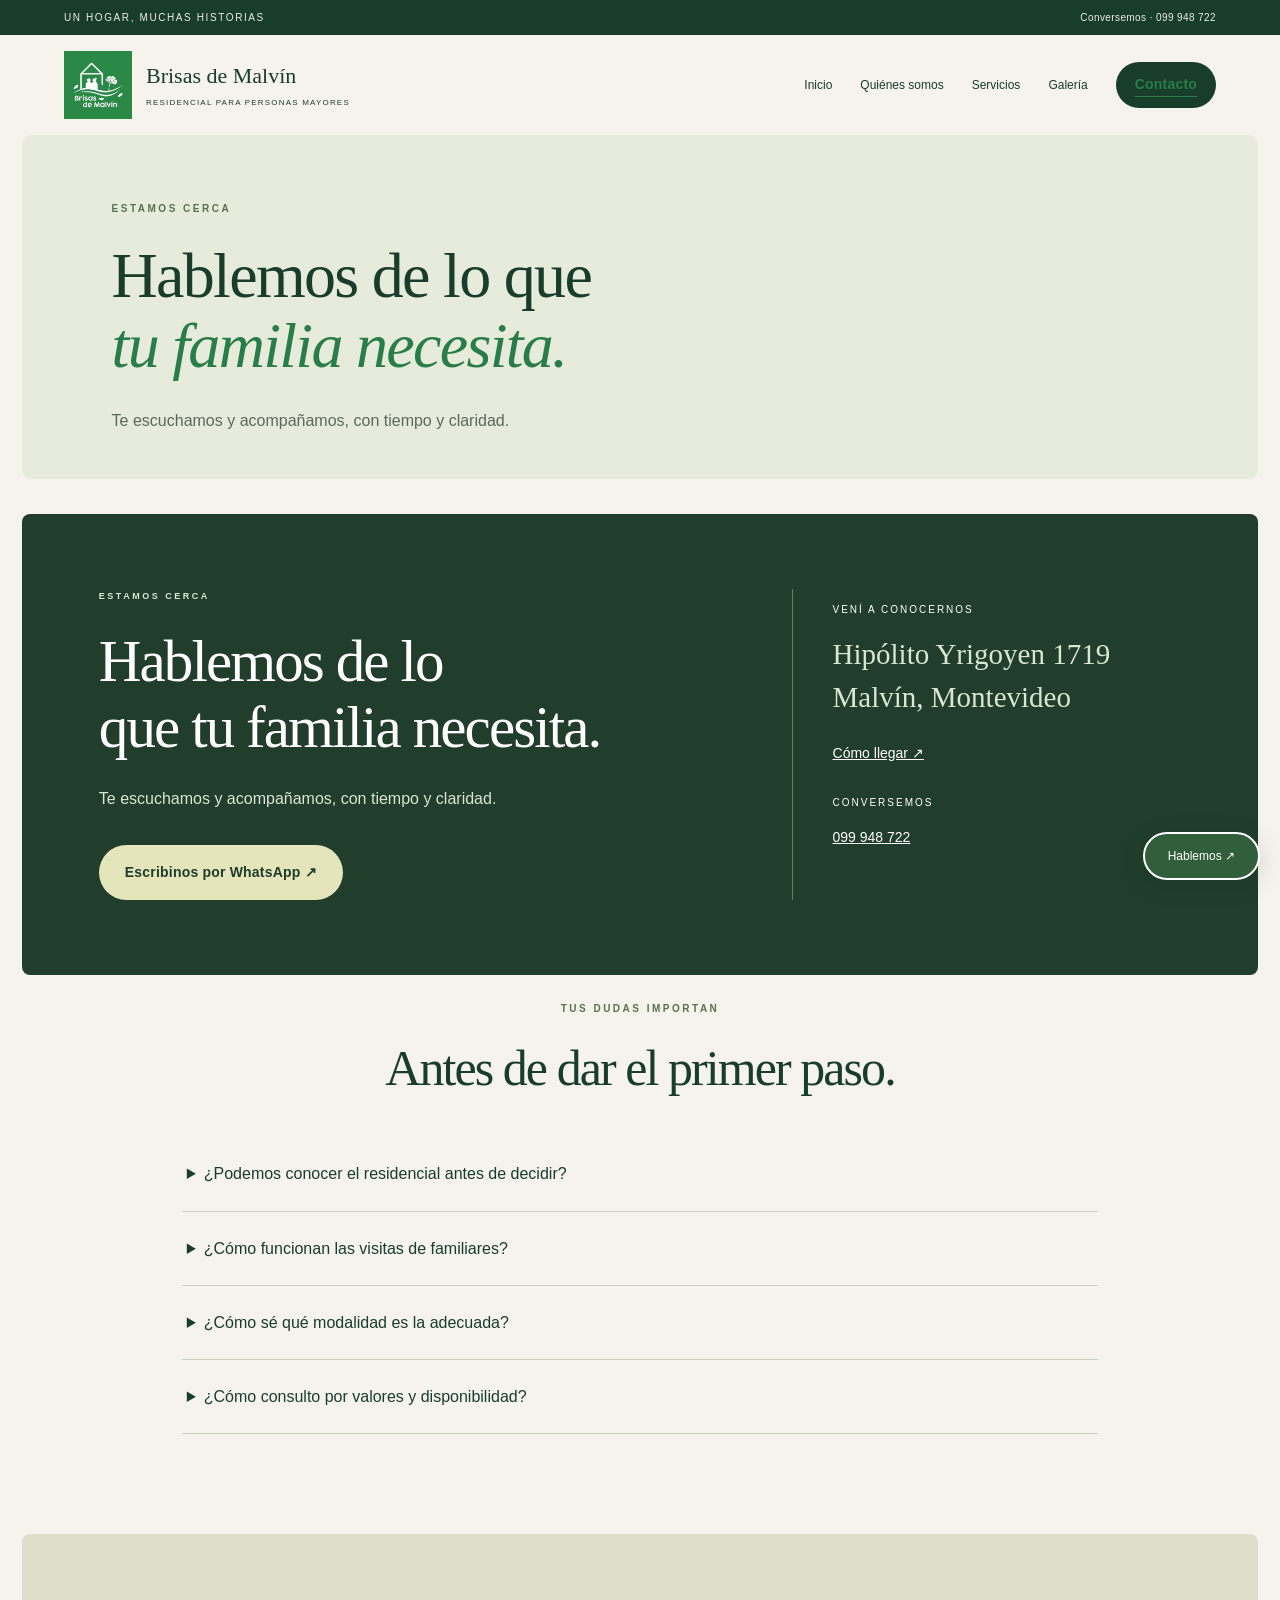
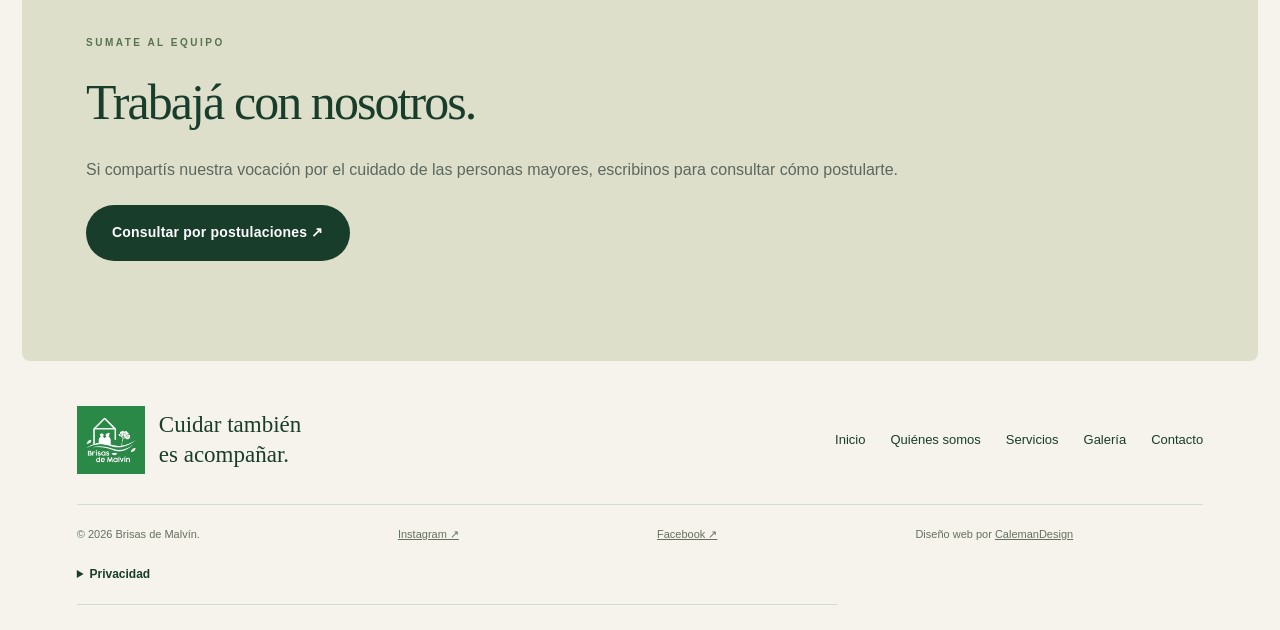
==== contacto.html @ a8c46f6f "Add files via upload" ====
<!doctype html>
<html lang="es-UY">
<head>
<meta charset="utf-8">
<meta name="viewport" content="width=device-width, initial-scale=1">
<title>Contacto y visitas | Brisas de Malvín</title>
<meta name="description" content="Contacto y visitas. Residencial para personas mayores en Malvín, Montevideo. Cuidados, compañía y visitas libres. Consultas: 099 948 722.">
<meta name="theme-color" content="#203f2e">
<link rel="icon" href="favicon.png">
<link rel="stylesheet" href="styles.css?v=5">
</head>
<body>
<a class="skip" href="#contenido">Saltar al contenido</a><div class="topline"><span>UN HOGAR, MUCHAS HISTORIAS</span><a href="tel:+59899948722">Conversemos · 099 948 722</a></div><header><a class="brand" href="index.html" aria-label="Brisas de Malvín, inicio"><img src="foto-0.jpg" alt="Brisas de Malvín" width="68" height="68"><span>Brisas de Malvín<small>RESIDENCIAL PARA PERSONAS MAYORES</small></span></a><button class="menu" aria-controls="navegacion" aria-expanded="false">Menú ☰</button><nav id="navegacion" aria-label="Principal"><a href="index.html">Inicio</a><a href="nosotros.html">Quiénes somos</a><a href="servicios.html">Servicios</a><a href="galeria.html">Galería</a><a href="contacto.html" aria-current="page" class="button small">Contacto</a></nav></header>
<main id="contenido"><section class="page-intro"><p class="eyebrow">ESTAMOS CERCA</p><h1>Hablemos de lo que<br><em>tu familia necesita.</em></h1><p>Te escuchamos y acompañamos, con tiempo y claridad.</p></section><section id="contacto" class="contact contact-main"><div><p class="eyebrow">ESTAMOS CERCA</p><h2>Hablemos de lo<br>que tu familia necesita.</h2><p>Te escuchamos y acompañamos, con tiempo y claridad.</p><a class="button light" href="https://wa.me/59899948722?text=Hola%2C%20quisiera%20informaci%C3%B3n%20sobre%20Brisas%20de%20Malv%C3%ADn.">Escribinos por WhatsApp ↗</a></div><address><span>VENÍ A CONOCERNOS</span><p>Hipólito Yrigoyen 1719<br>Malvín, Montevideo</p><a href="https://www.google.com/maps/search/?api=1&query=Hip%C3%B3lito%20Yrigoyen%201719%20Montevideo">Cómo llegar ↗</a><span>CONVERSEMOS</span><a href="tel:+59899948722">099 948 722</a></address></section><section class="section questions"><p class="eyebrow">TUS DUDAS IMPORTAN</p><h2>Antes de dar el primer paso.</h2><details><summary>¿Podemos conocer el residencial antes de decidir?</summary><p>Sí. Escribinos para coordinar una visita, recorrer los espacios y conversar sobre lo que tu familia necesita.</p></details><details><summary>¿Cómo funcionan las visitas de familiares?</summary><p>Las visitas son libres. Queremos que las familias sigan presentes y compartan momentos con sus seres queridos.</p></details><details><summary>¿Cómo sé qué modalidad es la adecuada?</summary><p>Conversamos sobre cada situación para orientar a la familia y evaluar las necesidades de atención, la modalidad y la disponibilidad.</p></details><details><summary>¿Cómo consulto por valores y disponibilidad?</summary><p>Contactanos por WhatsApp. Te brindaremos información según el tipo de estadía y los cuidados requeridos.</p></details></section><section class="section stays"><p class="eyebrow">SUMATE AL EQUIPO</p><h2>Trabajá con nosotros.</h2><p>Si compartís nuestra vocación por el cuidado de las personas mayores, escribinos para consultar cómo postularte.</p><a class="button" href="https://wa.me/59899948722?text=Hola%2C%20quisiera%20consultar%20c%C3%B3mo%20postularme%20para%20trabajar%20con%20ustedes.">Consultar por postulaciones ↗</a></section></main>
<footer><div class="footer-top"><a class="brand" href="index.html"><img src="foto-0.jpg" alt="Brisas de Malvín" width="64" height="64" loading="lazy"><span>Cuidar también<br>es acompañar.</span></a><div><a href="index.html">Inicio</a><a href="nosotros.html">Quiénes somos</a><a href="servicios.html">Servicios</a><a href="galeria.html">Galería</a><a href="contacto.html">Contacto</a></div></div><div class="footer-bottom"><span>© <span id="year">2026</span> Brisas de Malvín.</span><a href="https://www.instagram.com/brisasdemalvin/">Instagram ↗</a><a href="https://www.facebook.com/profile.php?id=61579556574214">Facebook ↗</a><span>Diseño web por <a href="https://www.calemandesign.com">CalemanDesign</a></span></div><details class="privacy-note"><summary>Privacidad</summary><p>Este sitio no incorpora formularios ni analítica propia. GitHub Pages puede registrar datos técnicos de las visitas, como la dirección IP. Los enlaces a WhatsApp, redes sociales y mapas abren servicios externos con sus propias políticas. Para consultar sobre la información que compartas con el residencial, comunicate al 099 948 722.</p></details></footer><a class="floating" href="https://wa.me/59899948722" aria-label="Consultar por WhatsApp">Hablemos ↗</a><dialog id="lightbox" aria-label="Fotografía ampliada"><button class="close" aria-label="Cerrar fotografía">Cerrar ×</button><img alt=""><p></p></dialog><script src="script.js"></script>
</body>
</html>
---- styles.css ----
*{box-sizing:border-box}html{scroll-behavior:smooth;scroll-padding-top:110px}body{margin:0;background:#faf9f5;color:#23392b;font-family:Arial,Helvetica,sans-serif;font-size:16px;line-height:1.7}a{color:inherit;text-decoration:none}button{font:inherit;cursor:pointer}img{max-width:100%;display:block}header{position:sticky;top:0;z-index:10;background:#faf9f5f5;border-bottom:1px solid #dce3d8;display:flex;justify-content:space-between;align-items:center;padding:14px 5%;gap:22px;backdrop-filter:blur(12px)}.brand{display:flex;align-items:center;gap:14px;font-weight:600;line-height:1.3}.brand img{border-radius:50%;width:68px;height:68px}.brand small{display:block;font-size:9px;letter-spacing:1.5px;margin-top:8px}.brand span{font-size:19px}nav{display:flex;align-items:center;gap:28px;font-size:14px}.button{background:#287d48;color:white;border-radius:6px;display:inline-flex;align-items:center;gap:32px;padding:15px 25px;font-weight:600;font-size:14px;transition:background .2s}.button:hover{background:#185e34}.button.small{padding:11px 19px}.menu{display:none}.hero{display:grid;grid-template-columns:1.08fr 1fr;min-height:650px;padding:56px 5% 62px;gap:5%;align-items:center}.eyebrow{font-size:11px;letter-spacing:2px;font-weight:700;color:#287d48;margin:0 0 24px}h1,h2{font-family:Georgia,'Times New Roman',serif;font-weight:400;letter-spacing:-1.7px;line-height:1.1;margin:0 0 25px}h1{font-size:clamp(42px,4.4vw,68px)}h2{font-size:clamp(35px,3.5vw,50px)}em{color:#287d48;font-weight:400}p{margin:0 0 22px;color:#5b685e}.lead{font-size:18px;max-width:500px;line-height:1.7}.actions{display:flex;align-items:center;gap:25px;flex-wrap:wrap;margin:30px 0}.textlink{font-size:14px;font-weight:600;border-bottom:1px solid #90a18d;padding-bottom:5px}.hero-note{font-size:12px;color:#5b685e;display:flex;align-items:center;gap:9px}.dot{width:7px;height:7px;border-radius:50%;background:#287d48}.hero-photo{position:relative;height:550px}.hero-photo>img{width:100%;height:100%;object-fit:cover;border-radius:160px 12px 12px 12px}.photo-label{position:absolute;bottom:24px;left:24px;padding:18px 26px;border-radius:6px;background:#faf9f5ed;font-size:14px}.ribbon{background:#e8eee3;padding:24px 6%;display:flex;justify-content:space-around;gap:20px;font-size:14px}.ribbon span:before{content:'✓';color:#287d48;margin-right:12px}.section{padding:90px 6%;max-width:1500px;margin:auto}.split{display:grid;grid-template-columns:1fr 1fr;gap:10%;align-items:center}.intro{font-size:20px;color:#314c39}.visits{margin:0 6%;padding:50px 7%;background:#edf0e5;display:flex;align-items:center;gap:7%;border-radius:12px}.visits p:last-child{max-width:710px;margin:0}.visit-mark{font-family:Georgia,serif;font-size:140px;color:#658569;line-height:1}.section-heading{display:flex;justify-content:space-between;align-items:end;gap:50px;margin-bottom:35px}.section-heading p:last-child{max-width:320px;font-size:14px}.cards{display:grid;grid-template-columns:repeat(4,1fr);gap:22px}.cards article{border-top:1px solid #a6b6a1;padding:25px 0}.number{font-size:10px;letter-spacing:1.7px;color:#287d48}h3{font-size:21px;line-height:1.35;margin:23px 0 15px;font-weight:500}.cards p,.stay-grid p{font-size:14px;line-height:1.8}.stays{background:#eef1e8;max-width:none}.stay-grid{display:grid;grid-template-columns:repeat(4,1fr);gap:30px;margin:25px 0 20px}.stay-grid article{border-left:1px solid #c2ccba;padding-left:23px}.team-layout{display:grid;grid-template-columns:1fr 1fr;gap:8%;margin-top:40px}.director{padding:30px;background:#e7eee3;border-radius:7px}.director span{font-size:11px;letter-spacing:1.5px}.director h3{font-family:Georgia,serif;font-size:29px;margin-top:15px}.director p{margin-bottom:0}.gallery-section{padding-top:25px}.gallery{display:grid;grid-template-columns:repeat(4,1fr);gap:18px}.gallery-item{padding:0;border:0;text-align:left;background:transparent;color:#23392b}.gallery-item img{height:275px;width:100%;object-fit:cover;border-radius:7px;transition:filter .2s}.gallery-item:hover img{filter:brightness(.9)}.gallery-item span{display:block;font-size:14px;margin-top:12px}.questions{max-width:1000px;padding-top:35px}.questions h2{margin-bottom:40px}details{border-bottom:1px solid #d1d9cc;padding:20px 0}summary{cursor:pointer;font-weight:600}details p{margin:15px 0 5px}.contact{background:#235638;color:#fff;padding:75px 7%;display:grid;grid-template-columns:1.5fr 1fr;gap:12%}.contact .eyebrow,.contact p{color:#d8e6d2}.contact h2{font-size:clamp(36px,4vw,58px)}.light{background:#edf0e5;color:#235638;margin-top:10px}.light:hover{background:#d4e3ce}address{font-style:normal;border-left:1px solid #6b8c70;padding-left:40px}address span{font-size:10px;letter-spacing:2px;display:block;margin:12px 0 15px}address p{font-size:23px;line-height:1.5}address a{display:block;text-decoration:underline;margin-bottom:28px}footer{padding:45px 6% 25px}.footer-top,.footer-bottom{display:flex;justify-content:space-between;align-items:center;gap:25px}.footer-top>div{display:flex;gap:25px;font-size:13px}.footer-bottom{border-top:1px solid #d7decf;margin-top:30px;padding-top:20px;font-size:11px;color:#667060}.footer-bottom a{text-decoration:underline}.floating{position:fixed;bottom:20px;right:20px;background:#287d48;border:2px solid white;color:white;border-radius:40px;padding:11px 22px;z-index:11;box-shadow:0 4px 20px #18332130;font-size:14px}.floating span{margin-left:14px}.skip{position:fixed;top:-100px}.skip:focus{top:0;background:white;z-index:100;padding:15px}a:focus-visible,button:focus-visible,summary:focus-visible{outline:3px solid #b47b32;outline-offset:5px}dialog{border:0;border-radius:10px;padding:20px;max-width:90vw;background:#faf9f5}dialog::backdrop{background:#102718d9}dialog img{max-height:75vh;max-width:80vw;margin:auto}dialog p{margin:12px 0 0}.close{display:block;margin:0 0 15px auto;border:0;background:transparent;color:#23392b}@media(min-width:1600px){.hero{max-width:1500px;margin:auto}}@media(max-width:950px){.brand span{font-size:16px}.brand small{font-size:8px}nav{gap:16px}.hero{gap:30px}.hero-photo{height:500px}.cards{grid-template-columns:repeat(2,1fr)}.gallery{grid-template-columns:repeat(2,1fr)}.stay-grid{grid-template-columns:repeat(2,1fr)}}@media(max-width:700px){header{padding:10px 5%}.brand img{width:52px;height:52px}.brand small{max-width:150px;line-height:1.5;letter-spacing:.6px}.menu{display:block;border:1px solid #ccd6c8;border-radius:4px;background:none;padding:7px 10px;font-size:13px}nav{display:none;position:absolute;top:100%;left:0;right:0;background:#faf9f5;padding:20px 6%;box-shadow:0 12px 15px #23392b10}nav.open{display:flex;flex-direction:column;align-items:stretch}.hero{grid-template-columns:1fr;padding:38px 6% 35px;gap:30px}.hero h1{font-size:44px;max-width:500px}.hero-photo{height:330px}.hero-photo>img{border-radius:85px 8px 8px 8px}.eyebrow{font-size:10px;letter-spacing:1.6px;margin-bottom:20px}.lead{font-size:16px}.actions{gap:20px}.ribbon{flex-direction:column;gap:8px;padding:22px 6%;font-size:13px}.section{padding:55px 6%}.split,.team-layout,.contact{grid-template-columns:1fr;gap:25px}.visits{padding:32px 7%;margin:0 6%;display:block}.visit-mark{font-size:70px;margin-bottom:20px}.visits h2{font-size:34px}.section-heading{display:block;margin-bottom:20px}.section-heading p:last-child{max-width:none}.cards{gap:20px}.cards h3{font-size:19px}.stay-grid{gap:16px}.stay-grid h3{font-size:19px}.gallery{gap:16px}.gallery-item img{height:190px}.team-layout{margin-top:20px}.contact{padding:50px 6%}address{border-left:0;border-top:1px solid #6b8c70;padding:20px 0 0}.footer-top,.footer-bottom{align-items:flex-start;flex-direction:column}.footer-top>div{flex-direction:column;gap:10px}.footer-bottom{gap:10px;padding-bottom:55px}h2{font-size:36px}dialog{padding:15px}dialog img{max-width:80vw}.floating{bottom:12px;right:12px}}@media(prefers-reduced-motion:reduce){html{scroll-behavior:auto}*{transition:none!important}}
/* Nueva dirección visual: editorial cálida, verde profundo y crema */
:root{--forest:#193d2b;--green:#2b7047;--cream:#f5f3eb;--gold:#d8d4a7}body{background:var(--cream);color:var(--forest)}.topline{background:var(--forest);color:#eeeede;display:flex;justify-content:space-between;padding:9px 5%;font-size:10px;letter-spacing:1.6px}.topline a{letter-spacing:.4px}header{background:#f5f3ebf5;border-bottom:0;padding-top:16px;padding-bottom:16px}.brand img{border-radius:0}.brand small{letter-spacing:1.2px}.brand span{font-family:Georgia,serif;font-size:22px;font-weight:400}.brand small{font-family:Arial,sans-serif;font-size:8px}nav{font-size:12px;gap:28px}.button{border-radius:100px;background:var(--forest);padding:16px 26px;letter-spacing:.2px}.button:hover{background:#316747}.hero{position:relative;display:flex;align-items:center;min-height:690px;max-width:none;margin:0 22px;padding:75px 6%;overflow:hidden;border-radius:10px;background:#1c3426}.hero-copy{position:relative;z-index:2;width:64%;max-width:730px}.hero-photo{position:absolute;inset:0;height:100%;width:100%;z-index:0}.hero-photo>img{width:100%;height:100%;object-fit:cover;object-position:70% 48%;border-radius:0}.hero-photo:after{content:'';position:absolute;inset:0;background:linear-gradient(90deg,rgba(11,29,20,.95) 0%,rgba(16,33,23,.83) 32%,rgba(19,38,26,.4) 65%,rgba(13,32,21,.1) 100%)}.hero h1{font-size:clamp(58px,6.6vw,98px);line-height:1.01;letter-spacing:-3px;color:#faf8ed;margin-bottom:28px}.hero h1 em{color:#e0dfb7}.hero .eyebrow{color:#e0dfb7;font-size:10px;letter-spacing:2.5px}.hero .lead{color:#f0f0e5;max-width:445px;font-size:17px;line-height:1.8}.hero .button{background:#e4e5bb;color:#203c2b}.hero .button:hover{background:#f5f3d6}.hero .textlink{color:#fff;border-color:#a7b89f;font-size:13px}.hero-note{color:#d9dfcc;font-size:11px;margin-top:35px}.hero-note .dot{background:#dbddb0}.photo-label{z-index:1;bottom:35px;right:32px;left:auto;background:none;color:#fff;border-left:1px solid #eeefc9;border-radius:0;padding:0 0 0 20px}.photo-label span{display:block;font-size:9px;letter-spacing:2px;margin-bottom:10px}.photo-label strong{font:24px/1.3 Georgia,serif}.ribbon{margin:0 6%;padding:29px 0;background:none;border-bottom:1px solid #ced4c4;font-size:12px;letter-spacing:.3px}.section{padding-top:100px;padding-bottom:100px}h2{font-size:clamp(36px,3.9vw,57px);letter-spacing:-1.9px;line-height:1.12}.eyebrow{color:#55734d;letter-spacing:2.5px;font-size:10px}.split{grid-template-columns:.85fr 1.15fr;gap:9%;align-items:center}.home-portrait{position:relative;max-width:450px;margin-left:15px}.home-portrait:before{content:'';position:absolute;inset:-16px 18px 20px -16px;border:1px solid #aab49b;border-radius:180px 180px 6px 6px;z-index:-1}.home-portrait img{width:100%;height:510px;object-fit:cover;object-position:center;border-radius:180px 180px 6px 6px}.home-portrait span{position:absolute;bottom:25px;right:-22px;background:#ecebcf;padding:23px 27px;font-size:13px;line-height:1.7;color:#29402b;border-radius:3px}.home-story .intro{font-size:18px;line-height:1.7}.home-story p{font-size:15px}.home-story h2{margin-bottom:28px}.visits{border-radius:8px;padding:58px 7%;background:#233f2d;color:#f3f3df;gap:9%;position:relative;overflow:hidden}.visits .eyebrow{color:#d6d9af}.visits h2{font-size:48px}.visits p:last-child{color:#d4ddca;font-size:15px;max-width:660px}.visit-mark{color:#b9c199;width:150px;min-width:150px;opacity:.8}.visit-mark svg{display:block;width:100%}.section-heading{margin-bottom:45px;align-items:center}.section-heading p:last-child{font-size:14px}.cards{gap:16px}.cards article{padding:30px 24px;border:none;border-radius:8px;background:#e8ecdf;min-height:265px}.cards article:nth-child(2){background:#ede9dc}.cards article:nth-child(3){background:#e3e8da}.cards article:nth-child(4){background:#e9e6d8}.number{border-bottom:1px solid #b8c2ab;display:block;padding-bottom:20px;font-size:9px}.cards h3{font-family:Georgia,serif;font-size:26px;line-height:1.2;margin-top:26px}.cards p{font-size:13px;color:#52634f}.stays{background:#dedfcb;margin:0 22px;max-width:calc(100% - 44px);border-radius:8px;padding-left:5%;padding-right:5%}.stay-grid{margin:40px 0 35px;gap:24px}.stay-grid article{padding-left:0;border-left:0;border-top:1px solid #a8b297;padding-top:10px}.stay-grid h3{font-family:Georgia,serif;font-size:27px}.stay-grid p{max-width:230px}.team{text-align:center}.team-layout{text-align:left;max-width:1030px;margin:45px auto 0;align-items:center;gap:70px;grid-template-columns:1fr 1.1fr}.director{background:#e8ebdf;border-radius:8px;padding:36px}.doctor-monogram{width:85px;height:85px;border:1px solid #acb69e;border-radius:50%;display:grid;place-items:center;color:#697e5c;font:30px Georgia,serif;margin-bottom:27px}.director h3{font-size:31px}.director span{font-size:9px;letter-spacing:2px}.director p{font-size:13px}.team-layout .intro{font-family:Georgia,serif;font-size:29px;line-height:1.4}.team-layout p{font-size:15px}.gallery{grid-template-columns:1.3fr 1fr;gap:25px}.gallery-item{position:relative;overflow:hidden;border-radius:7px}.gallery-item img{height:365px;border-radius:7px}.gallery-item:nth-child(4) img{object-position:center 35%}.gallery-item span{position:absolute;bottom:0;left:0;right:0;margin:0;padding:55px 24px 20px;color:white;background:linear-gradient(transparent,#12281cc9);font-family:Georgia,serif;font-size:25px}.questions{max-width:1070px;padding-top:25px}.questions>.eyebrow,.questions>h2{text-align:center}.questions details{padding:23px 5px;border-color:#cbd1c0}.questions summary{font-size:16px;font-weight:400}.questions details p{font-size:14px}.contact{background:#213e2c;margin:0 22px;border-radius:8px;padding:75px 6%;gap:10%}.contact .button{background:#e4e5bb;color:#203c2b}.contact h2{font-size:59px}.contact address{border-color:#69805d}.contact address p{font-family:Georgia,serif;font-size:29px}.contact address a{font-size:14px}.contact .eyebrow{font-size:9px}.footer-top .brand img{border-radius:0}.footer-top .brand span{font-size:23px}.floating{background:#315e3b;padding:12px 23px;box-shadow:0 5px 25px #0c221326;font-size:12px}.footer-bottom{padding-right:130px}.light{background:#e4e5bb;color:#203c2b}.light:hover{background:#f5f3d6}
@media(min-width:1700px){.hero{min-height:780px}.hero-copy{max-width:850px}.hero h1{font-size:110px}}
@media(max-width:950px){.hero{min-height:620px}.hero-copy{width:80%}.hero h1{font-size:72px}.photo-label{display:none}.split{gap:6%}.home-portrait img{height:480px}.home-portrait span{right:-10px;padding:20px}.visits h2{font-size:40px}.visit-mark{width:105px;min-width:105px}.team-layout{gap:35px}.contact h2{font-size:46px}nav{gap:17px}.cards article{min-height:235px}.gallery-item img{height:300px}}
@media(max-width:700px){.topline{font-size:8px;letter-spacing:.6px;padding:8px 5%}.topline a{font-size:9px}header{padding:12px 5%}.brand span{font-size:18px}.brand small{font-size:7px}.brand img{width:50px;height:50px}.menu{font-size:11px;border-radius:100px;padding:8px 13px}nav{background:var(--cream)}.hero{margin:0 10px;padding:48px 7% 44px;min-height:590px;border-radius:6px;display:flex}.hero-copy{width:100%}.hero h1{font-size:58px;letter-spacing:-2px;line-height:1.04}.hero .eyebrow{font-size:8px;letter-spacing:1.8px;max-width:230px;line-height:1.8}.hero .lead{font-size:15px;line-height:1.8;max-width:310px}.hero-photo{height:100%;position:absolute}.hero-photo>img{border-radius:0;object-position:65% center}.hero-photo:after{background:linear-gradient(90deg,#102618ed,#132b20aa)}.hero .actions{gap:20px;align-items:flex-start;flex-direction:column;margin:28px 0}.hero .button{padding:14px 21px;font-size:13px}.hero .textlink{font-size:12px}.hero-note{margin-top:30px;font-size:10px}.ribbon{margin:0 6%;padding:25px 0;gap:10px;font-size:12px}.section{padding:65px 7%}.split{display:flex;flex-direction:column-reverse;gap:40px}.home-portrait{width:calc(100% - 25px);max-width:420px;margin:0 10px}.home-portrait img{height:400px}.home-portrait span{right:-15px;bottom:20px;font-size:12px}.home-story h2{font-size:39px}.home-story .intro{font-size:17px}.home-story p{font-size:14px}.visits{margin:0 10px;padding:38px 8%;display:block}.visit-mark{width:65px;min-width:65px;margin-bottom:28px}.visits .eyebrow{font-size:8px;line-height:1.8}.visits h2{font-size:38px}.visits p:last-child{font-size:14px}.cards{grid-template-columns:1fr;gap:13px}.cards article{min-height:0;padding:25px 26px}.cards h3{font-size:28px;margin-top:22px}.cards p{font-size:14px;margin-bottom:5px}.number{padding-bottom:14px}.section-heading{margin-bottom:28px}.section-heading h2{font-size:40px}.stays{margin:0 10px;max-width:calc(100% - 20px);padding:45px 7%}.stay-grid{grid-template-columns:1fr 1fr;gap:18px}.stay-grid h3{font-size:23px}.stay-grid p{font-size:13px}.team{text-align:left}.team h2{font-size:39px}.team-layout{grid-template-columns:1fr;gap:30px;margin-top:28px}.director{padding:28px}.director h3{font-size:30px}.doctor-monogram{width:65px;height:65px;font-size:25px}.team-layout .intro{font-size:27px}.gallery-section{padding-top:10px}.gallery{grid-template-columns:1fr;gap:16px}.gallery-item img{height:300px}.gallery-item span{font-size:26px}.questions{padding-top:15px}.questions>.eyebrow,.questions>h2{text-align:left}.questions h2{font-size:39px}.questions summary{font-size:15px;line-height:1.6}.contact{margin:0 10px;padding:43px 7%;gap:30px}.contact h2{font-size:41px}.contact p{font-size:14px}.contact address p{font-size:27px}.contact .button{font-size:12px;gap:12px;padding:14px 20px}.footer-top .brand span{font-size:22px}.footer-bottom{padding-right:0;padding-bottom:65px}}
@media(max-width:360px){.hero h1{font-size:50px}.topline{font-size:7px}.brand span{font-size:16px}.hero .eyebrow{font-size:7px}.stay-grid{grid-template-columns:1fr}}

nav a[aria-current="page"]{color:#287d48;text-decoration:underline;text-underline-offset:7px}.page-intro{padding:65px 7% 45px;background:#e7ebdc;margin:0 22px;border-radius:10px}.page-intro h1{font-size:clamp(44px,5vw,72px);max-width:950px}.page-intro p:last-child{max-width:700px;margin-bottom:0}.video-feature{display:grid;grid-template-columns:1.2fr .8fr;align-items:center;gap:10%;max-width:1150px}.video-frame{max-width:350px;width:100%;margin:auto;background:#203f2e;padding:9px;border-radius:20px;box-shadow:0 15px 40px #203f2e20}.video-frame video{display:block;width:100%;aspect-ratio:9/16;object-fit:contain;border-radius:13px;background:#203f2e}.people{display:grid;grid-template-columns:1fr 1fr;gap:65px;max-width:1050px;margin:auto}.person{min-width:0}.person .video-frame{max-width:300px}.person .eyebrow{margin:25px 0 12px}.person h2{font-size:34px;margin:0 0 16px}.person p{font-size:15px}.values{display:grid;grid-template-columns:repeat(3,1fr);gap:25px;margin-top:35px}.values article{padding:25px;background:#e7ebde;border-radius:6px}.contact-main{margin-top:35px}.privacy-note{font-size:12px;max-width:760px}.privacy-note summary{font-size:12px}.privacy-note p{font-size:12px}.home-summary{padding-top:45px;padding-bottom:55px}.home-summary .cards{grid-template-columns:repeat(3,1fr)}.video-fallback{font-size:12px;text-align:center;display:block;margin-top:15px;text-decoration:underline}.lead-title{font-size:20px;color:#344e37}.section-links{display:flex;gap:25px;flex-wrap:wrap;margin-top:28px}.service-note{margin-top:25px;font-size:13px}.footer-top>div{flex-wrap:wrap}.footer-bottom{align-items:flex-start}.home-gallery{padding-top:30px}video:focus-visible{outline:3px solid #b47b32;outline-offset:4px}
@media(max-width:760px){.page-intro{margin:0 10px;padding:42px 7% 30px}.page-intro h1{font-size:43px}.video-feature,.people{grid-template-columns:1fr;gap:40px}.video-feature{padding-top:50px}.people{gap:55px}.person .video-frame{max-width:310px}.values{grid-template-columns:1fr;gap:15px}.home-summary .cards{grid-template-columns:1fr}.contact-main{margin-top:20px}.home-gallery .gallery{grid-template-columns:1fr}.home-gallery .gallery-item img{height:280px}.page-intro .eyebrow{font-size:9px}.footer-top>div{gap:14px}.video-frame{max-width:330px}}
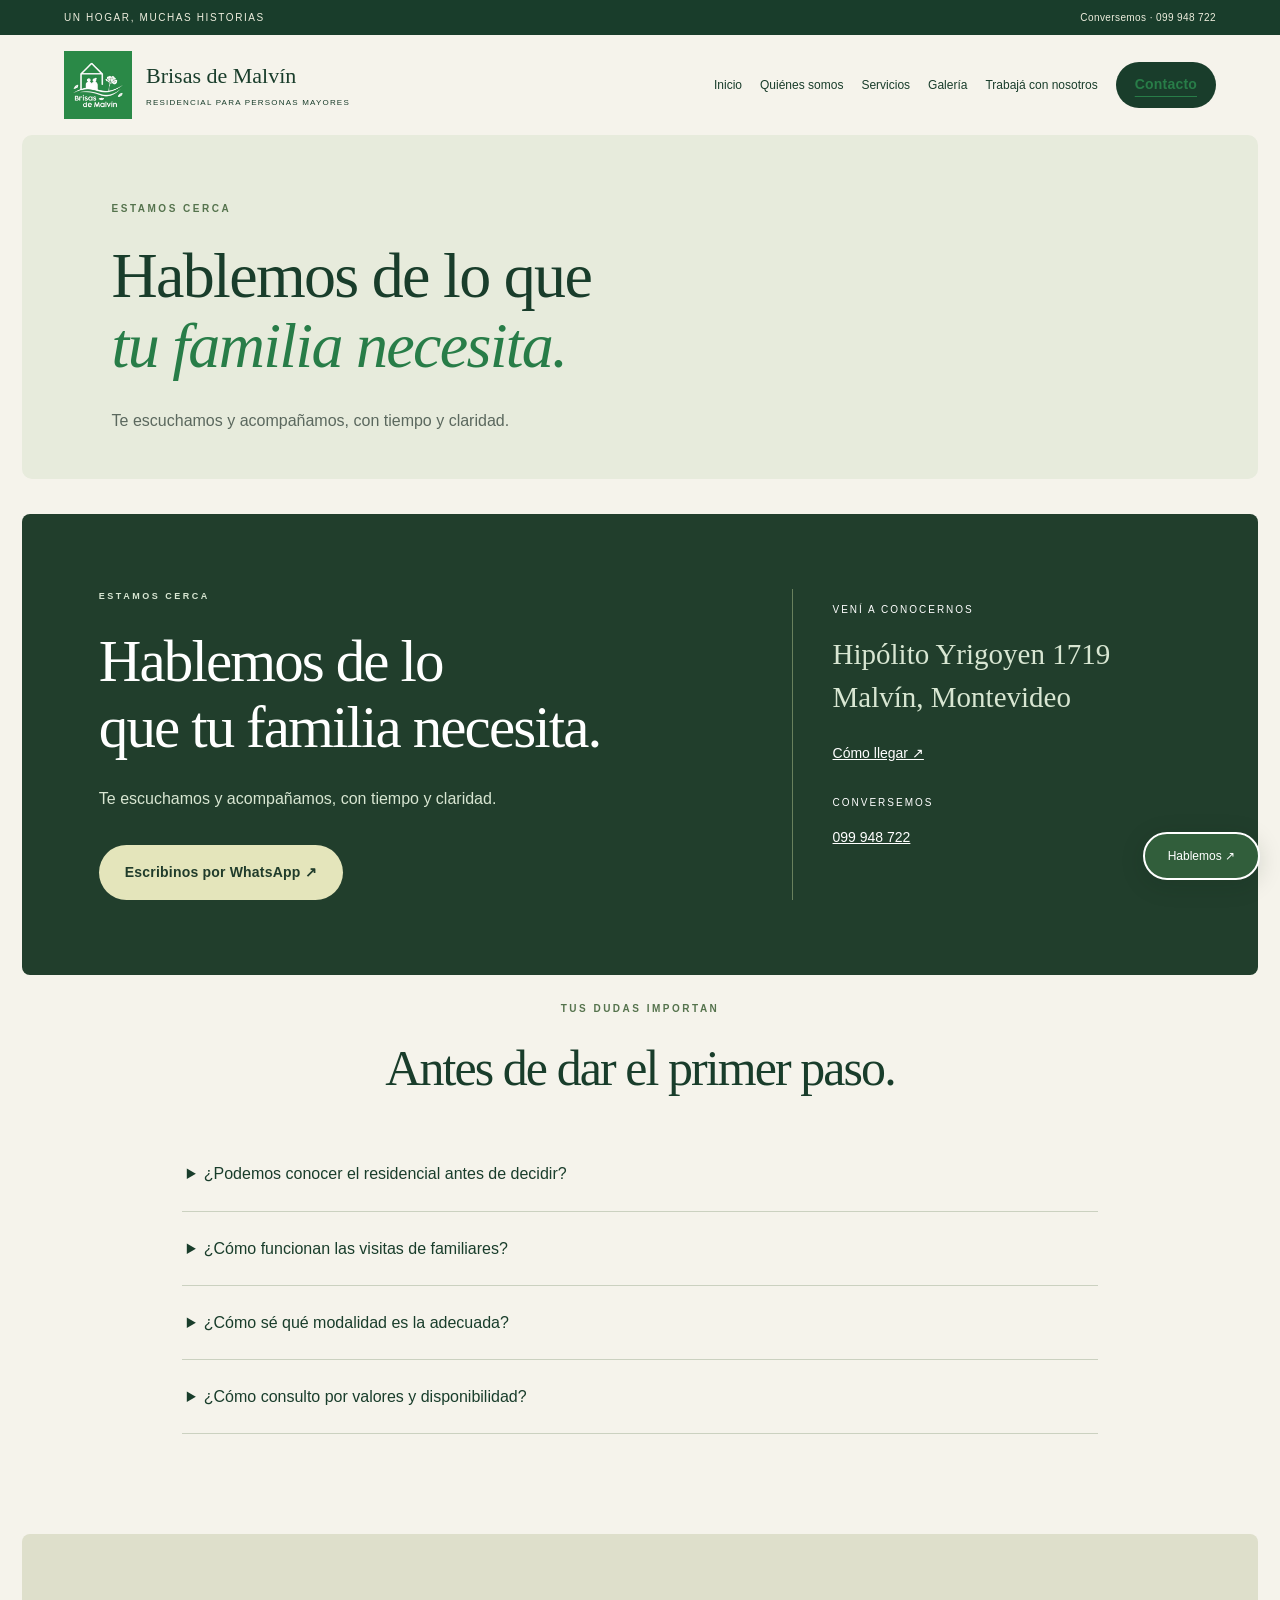
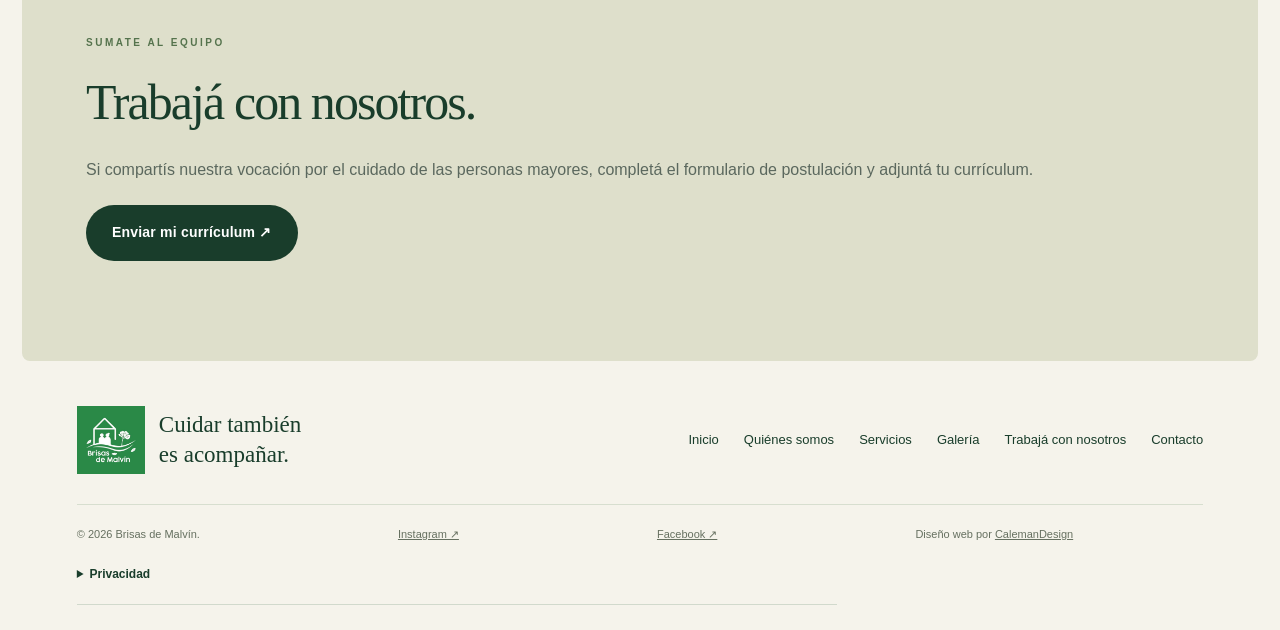
==== commit e9daa45b: "Add files via upload" ====
--- a/contacto.html
+++ b/contacto.html
@@ -7,11 +7,11 @@
 <meta name="description" content="Contacto y visitas. Residencial para personas mayores en Malvín, Montevideo. Cuidados, compañía y visitas libres. Consultas: 099 948 722.">
 <meta name="theme-color" content="#203f2e">
 <link rel="icon" href="favicon.png">
-<link rel="stylesheet" href="styles.css?v=5">
+<link rel="stylesheet" href="styles.css?v=6">
 </head>
 <body>
-<a class="skip" href="#contenido">Saltar al contenido</a><div class="topline"><span>UN HOGAR, MUCHAS HISTORIAS</span><a href="tel:+59899948722">Conversemos · 099 948 722</a></div><header><a class="brand" href="index.html" aria-label="Brisas de Malvín, inicio"><img src="foto-0.jpg" alt="Brisas de Malvín" width="68" height="68"><span>Brisas de Malvín<small>RESIDENCIAL PARA PERSONAS MAYORES</small></span></a><button class="menu" aria-controls="navegacion" aria-expanded="false">Menú ☰</button><nav id="navegacion" aria-label="Principal"><a href="index.html">Inicio</a><a href="nosotros.html">Quiénes somos</a><a href="servicios.html">Servicios</a><a href="galeria.html">Galería</a><a href="contacto.html" aria-current="page" class="button small">Contacto</a></nav></header>
-<main id="contenido"><section class="page-intro"><p class="eyebrow">ESTAMOS CERCA</p><h1>Hablemos de lo que<br><em>tu familia necesita.</em></h1><p>Te escuchamos y acompañamos, con tiempo y claridad.</p></section><section id="contacto" class="contact contact-main"><div><p class="eyebrow">ESTAMOS CERCA</p><h2>Hablemos de lo<br>que tu familia necesita.</h2><p>Te escuchamos y acompañamos, con tiempo y claridad.</p><a class="button light" href="https://wa.me/59899948722?text=Hola%2C%20quisiera%20informaci%C3%B3n%20sobre%20Brisas%20de%20Malv%C3%ADn.">Escribinos por WhatsApp ↗</a></div><address><span>VENÍ A CONOCERNOS</span><p>Hipólito Yrigoyen 1719<br>Malvín, Montevideo</p><a href="https://www.google.com/maps/search/?api=1&query=Hip%C3%B3lito%20Yrigoyen%201719%20Montevideo">Cómo llegar ↗</a><span>CONVERSEMOS</span><a href="tel:+59899948722">099 948 722</a></address></section><section class="section questions"><p class="eyebrow">TUS DUDAS IMPORTAN</p><h2>Antes de dar el primer paso.</h2><details><summary>¿Podemos conocer el residencial antes de decidir?</summary><p>Sí. Escribinos para coordinar una visita, recorrer los espacios y conversar sobre lo que tu familia necesita.</p></details><details><summary>¿Cómo funcionan las visitas de familiares?</summary><p>Las visitas son libres. Queremos que las familias sigan presentes y compartan momentos con sus seres queridos.</p></details><details><summary>¿Cómo sé qué modalidad es la adecuada?</summary><p>Conversamos sobre cada situación para orientar a la familia y evaluar las necesidades de atención, la modalidad y la disponibilidad.</p></details><details><summary>¿Cómo consulto por valores y disponibilidad?</summary><p>Contactanos por WhatsApp. Te brindaremos información según el tipo de estadía y los cuidados requeridos.</p></details></section><section class="section stays"><p class="eyebrow">SUMATE AL EQUIPO</p><h2>Trabajá con nosotros.</h2><p>Si compartís nuestra vocación por el cuidado de las personas mayores, escribinos para consultar cómo postularte.</p><a class="button" href="https://wa.me/59899948722?text=Hola%2C%20quisiera%20consultar%20c%C3%B3mo%20postularme%20para%20trabajar%20con%20ustedes.">Consultar por postulaciones ↗</a></section></main>
-<footer><div class="footer-top"><a class="brand" href="index.html"><img src="foto-0.jpg" alt="Brisas de Malvín" width="64" height="64" loading="lazy"><span>Cuidar también<br>es acompañar.</span></a><div><a href="index.html">Inicio</a><a href="nosotros.html">Quiénes somos</a><a href="servicios.html">Servicios</a><a href="galeria.html">Galería</a><a href="contacto.html">Contacto</a></div></div><div class="footer-bottom"><span>© <span id="year">2026</span> Brisas de Malvín.</span><a href="https://www.instagram.com/brisasdemalvin/">Instagram ↗</a><a href="https://www.facebook.com/profile.php?id=61579556574214">Facebook ↗</a><span>Diseño web por <a href="https://www.calemandesign.com">CalemanDesign</a></span></div><details class="privacy-note"><summary>Privacidad</summary><p>Este sitio no incorpora formularios ni analítica propia. GitHub Pages puede registrar datos técnicos de las visitas, como la dirección IP. Los enlaces a WhatsApp, redes sociales y mapas abren servicios externos con sus propias políticas. Para consultar sobre la información que compartas con el residencial, comunicate al 099 948 722.</p></details></footer><a class="floating" href="https://wa.me/59899948722" aria-label="Consultar por WhatsApp">Hablemos ↗</a><dialog id="lightbox" aria-label="Fotografía ampliada"><button class="close" aria-label="Cerrar fotografía">Cerrar ×</button><img alt=""><p></p></dialog><script src="script.js"></script>
+<a class="skip" href="#contenido">Saltar al contenido</a><div class="topline"><span>UN HOGAR, MUCHAS HISTORIAS</span><a href="tel:+59899948722">Conversemos · 099 948 722</a></div><header><a class="brand" href="index.html" aria-label="Brisas de Malvín, inicio"><img src="foto-0.jpg" alt="Brisas de Malvín" width="68" height="68"><span>Brisas de Malvín<small>RESIDENCIAL PARA PERSONAS MAYORES</small></span></a><button class="menu" aria-controls="navegacion" aria-expanded="false">Menú ☰</button><nav id="navegacion" aria-label="Principal"><a href="index.html">Inicio</a><a href="nosotros.html">Quiénes somos</a><a href="servicios.html">Servicios</a><a href="galeria.html">Galería</a><a href="trabaja-con-nosotros.html">Trabajá con nosotros</a><a href="contacto.html" aria-current="page" class="button small">Contacto</a></nav></header>
+<main id="contenido"><section class="page-intro"><p class="eyebrow">ESTAMOS CERCA</p><h1>Hablemos de lo que<br><em>tu familia necesita.</em></h1><p>Te escuchamos y acompañamos, con tiempo y claridad.</p></section><section id="contacto" class="contact contact-main"><div><p class="eyebrow">ESTAMOS CERCA</p><h2>Hablemos de lo<br>que tu familia necesita.</h2><p>Te escuchamos y acompañamos, con tiempo y claridad.</p><a class="button light" href="https://wa.me/59899948722?text=Hola%2C%20quisiera%20informaci%C3%B3n%20sobre%20Brisas%20de%20Malv%C3%ADn.">Escribinos por WhatsApp ↗</a></div><address><span>VENÍ A CONOCERNOS</span><p>Hipólito Yrigoyen 1719<br>Malvín, Montevideo</p><a href="https://www.google.com/maps/search/?api=1&query=Hip%C3%B3lito%20Yrigoyen%201719%20Montevideo">Cómo llegar ↗</a><span>CONVERSEMOS</span><a href="tel:+59899948722">099 948 722</a></address></section><section class="section questions"><p class="eyebrow">TUS DUDAS IMPORTAN</p><h2>Antes de dar el primer paso.</h2><details><summary>¿Podemos conocer el residencial antes de decidir?</summary><p>Sí. Escribinos para coordinar una visita, recorrer los espacios y conversar sobre lo que tu familia necesita.</p></details><details><summary>¿Cómo funcionan las visitas de familiares?</summary><p>Las visitas son libres. Queremos que las familias sigan presentes y compartan momentos con sus seres queridos.</p></details><details><summary>¿Cómo sé qué modalidad es la adecuada?</summary><p>Conversamos sobre cada situación para orientar a la familia y evaluar las necesidades de atención, la modalidad y la disponibilidad.</p></details><details><summary>¿Cómo consulto por valores y disponibilidad?</summary><p>Contactanos por WhatsApp. Te brindaremos información según el tipo de estadía y los cuidados requeridos.</p></details></section><section class="section stays"><p class="eyebrow">SUMATE AL EQUIPO</p><h2>Trabajá con nosotros.</h2><p>Si compartís nuestra vocación por el cuidado de las personas mayores, completá el formulario de postulación y adjuntá tu currículum.</p><a class="button" href="trabaja-con-nosotros.html">Enviar mi currículum ↗</a></section></main>
+<footer><div class="footer-top"><a class="brand" href="index.html"><img src="foto-0.jpg" alt="Brisas de Malvín" width="64" height="64" loading="lazy"><span>Cuidar también<br>es acompañar.</span></a><div><a href="index.html">Inicio</a><a href="nosotros.html">Quiénes somos</a><a href="servicios.html">Servicios</a><a href="galeria.html">Galería</a><a href="trabaja-con-nosotros.html">Trabajá con nosotros</a><a href="contacto.html">Contacto</a></div></div><div class="footer-bottom"><span>© <span id="year">2026</span> Brisas de Malvín.</span><a href="https://www.instagram.com/brisasdemalvin/">Instagram ↗</a><a href="https://www.facebook.com/profile.php?id=61579556574214">Facebook ↗</a><span>Diseño web por <a href="https://www.calemandesign.com">CalemanDesign</a></span></div><details class="privacy-note"><summary>Privacidad</summary><p>Los datos y el currículum enviados en Trabajá con nosotros se utilizan para evaluar postulaciones laborales y se remiten a los correos de Brisas de Malvín y su equipo de gestión mediante FormSubmit, un proveedor externo. Para consultar sobre tus datos o solicitar su eliminación, escribí a brisasdemalvin@gmail.com. Las páginas informativas no incorporan analítica propia. GitHub Pages y los servicios externos de contacto pueden procesar datos técnicos de las visitas.</p></details></footer><a class="floating" href="https://wa.me/59899948722" aria-label="Consultar por WhatsApp">Hablemos ↗</a><dialog id="lightbox" aria-label="Fotografía ampliada"><button class="close" aria-label="Cerrar fotografía">Cerrar ×</button><img alt=""><p></p></dialog><script src="script.js"></script>
 </body>
 </html>
--- a/styles.css
+++ b/styles.css
@@ -8,3 +8,8 @@
 
 nav a[aria-current="page"]{color:#287d48;text-decoration:underline;text-underline-offset:7px}.page-intro{padding:65px 7% 45px;background:#e7ebdc;margin:0 22px;border-radius:10px}.page-intro h1{font-size:clamp(44px,5vw,72px);max-width:950px}.page-intro p:last-child{max-width:700px;margin-bottom:0}.video-feature{display:grid;grid-template-columns:1.2fr .8fr;align-items:center;gap:10%;max-width:1150px}.video-frame{max-width:350px;width:100%;margin:auto;background:#203f2e;padding:9px;border-radius:20px;box-shadow:0 15px 40px #203f2e20}.video-frame video{display:block;width:100%;aspect-ratio:9/16;object-fit:contain;border-radius:13px;background:#203f2e}.people{display:grid;grid-template-columns:1fr 1fr;gap:65px;max-width:1050px;margin:auto}.person{min-width:0}.person .video-frame{max-width:300px}.person .eyebrow{margin:25px 0 12px}.person h2{font-size:34px;margin:0 0 16px}.person p{font-size:15px}.values{display:grid;grid-template-columns:repeat(3,1fr);gap:25px;margin-top:35px}.values article{padding:25px;background:#e7ebde;border-radius:6px}.contact-main{margin-top:35px}.privacy-note{font-size:12px;max-width:760px}.privacy-note summary{font-size:12px}.privacy-note p{font-size:12px}.home-summary{padding-top:45px;padding-bottom:55px}.home-summary .cards{grid-template-columns:repeat(3,1fr)}.video-fallback{font-size:12px;text-align:center;display:block;margin-top:15px;text-decoration:underline}.lead-title{font-size:20px;color:#344e37}.section-links{display:flex;gap:25px;flex-wrap:wrap;margin-top:28px}.service-note{margin-top:25px;font-size:13px}.footer-top>div{flex-wrap:wrap}.footer-bottom{align-items:flex-start}.home-gallery{padding-top:30px}video:focus-visible{outline:3px solid #b47b32;outline-offset:4px}
 @media(max-width:760px){.page-intro{margin:0 10px;padding:42px 7% 30px}.page-intro h1{font-size:43px}.video-feature,.people{grid-template-columns:1fr;gap:40px}.video-feature{padding-top:50px}.people{gap:55px}.person .video-frame{max-width:310px}.values{grid-template-columns:1fr;gap:15px}.home-summary .cards{grid-template-columns:1fr}.contact-main{margin-top:20px}.home-gallery .gallery{grid-template-columns:1fr}.home-gallery .gallery-item img{height:280px}.page-intro .eyebrow{font-size:9px}.footer-top>div{gap:14px}.video-frame{max-width:330px}}
+
+/* Postulaciones laborales */
+.application-layout{display:grid;grid-template-columns:.8fr 1.35fr;gap:7%;align-items:start}.application-intro h2{font-size:43px}.application-note{padding:24px;background:#e5eadb;border-radius:8px;margin:28px 0}.application-note h3{margin-top:0}.application-note p:last-child{margin:0}.application-form{padding:36px;background:#fffef9;border:1px solid #d9dfcf;border-radius:14px}.application-form h2{font-size:34px;letter-spacing:-1px}.application-small{font-size:12px;line-height:1.7;overflow-wrap:anywhere}.application-small a{text-decoration:underline}.form-grid{display:grid;grid-template-columns:1fr 1fr;gap:22px}.field{display:flex;flex-direction:column;min-width:0;gap:7px}.field.full{grid-column:1/-1}.field label{font-size:13px;font-weight:bold;color:#274732}.field input,.field textarea,.field select{width:100%;min-width:0;border:1px solid #bac6b4;border-radius:5px;padding:12px;background:white;font:16px/1.5 Arial,sans-serif;color:#23392b}.field textarea{resize:vertical}.field input:focus,.field textarea:focus,.field select:focus{outline:2px solid #287d48;outline-offset:2px}.field input[type=file]{padding:17px;background:#edf1e7;border-style:dashed}.field small{font-size:12px;color:#5b685e}.form-error{font-size:13px;color:#9b2c2c;margin:0}.consent{display:flex;gap:12px;align-items:flex-start;margin:26px 0 18px;font-size:13px;line-height:1.65}.consent input{width:19px;height:19px;flex:0 0 19px;margin-top:3px;accent-color:#287d48}.form-honey{display:none!important}.application-form .button{border:0;cursor:pointer}.after-submit{margin:15px 0 0}.application-thanks{max-width:900px;min-height:50vh}.application-thanks h1{font-size:58px}.application-thanks p{max-width:650px}nav{gap:18px;font-size:12px}
+@media(min-width:701px) and (max-width:1150px){header{flex-wrap:wrap}header nav{width:100%;justify-content:center;flex-wrap:wrap}.brand{margin:auto}}
+@media(max-width:760px){.application-layout{grid-template-columns:1fr;gap:30px;padding:40px 6%}.application-form{padding:24px 18px}.form-grid{grid-template-columns:1fr;gap:20px}.application-intro h2{font-size:36px}.application-form h2{font-size:30px}.application-thanks h1{font-size:42px}.application-form .button{width:100%;padding:14px}.application-thanks{padding-top:50px}}
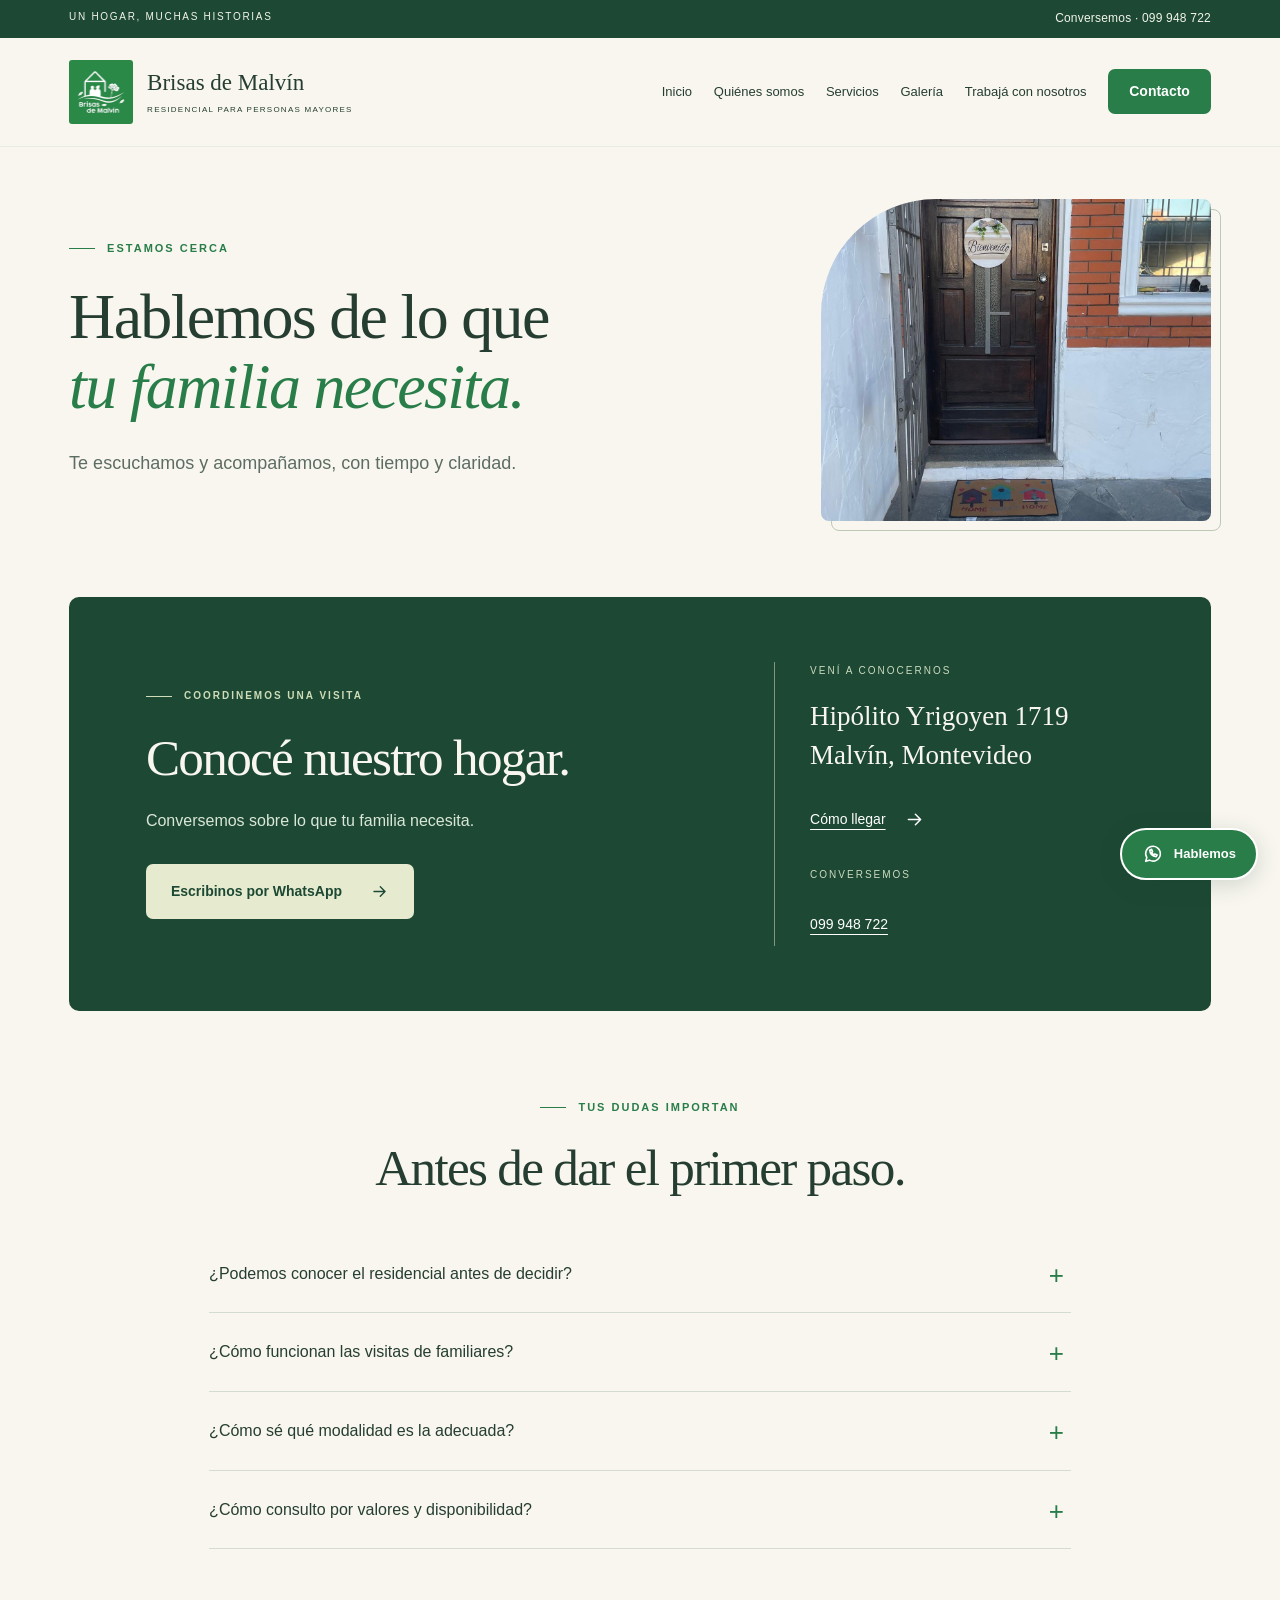
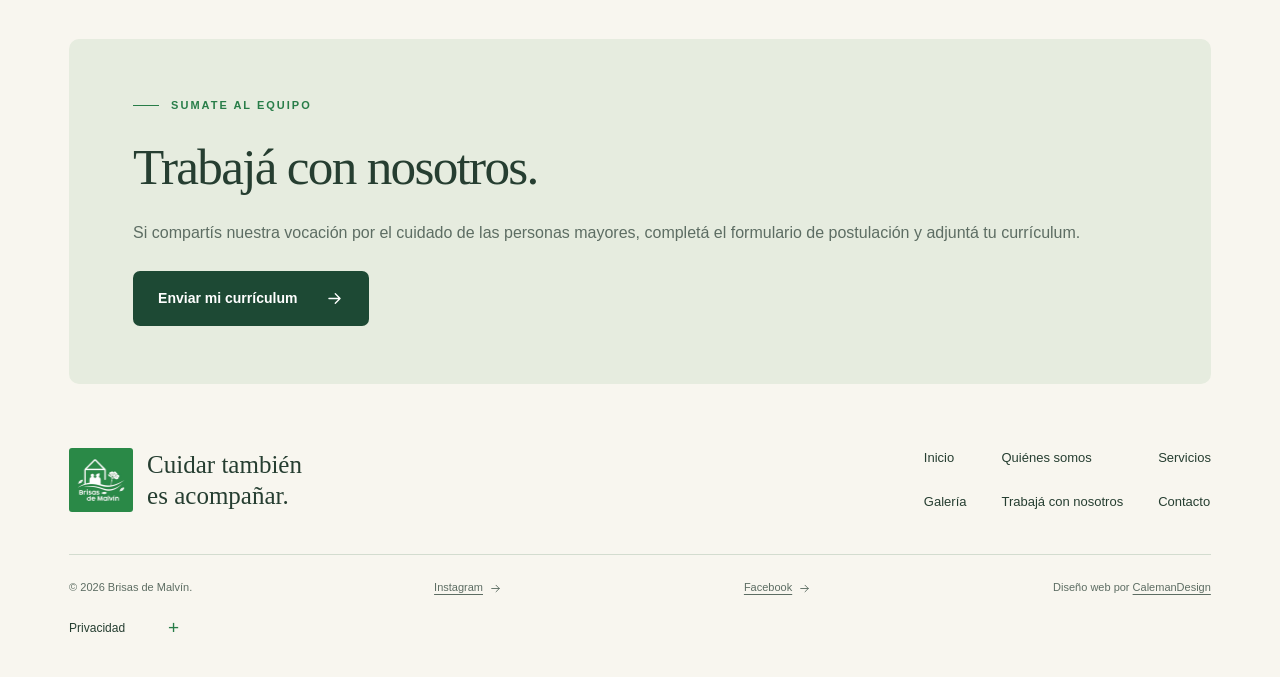
==== commit cabd51d5: "Refine Brisas visual design and responsive navigation" ====
--- a/contacto.html
+++ b/contacto.html
@@ -7,11 +7,11 @@
 <meta name="description" content="Contacto y visitas. Residencial para personas mayores en Malvín, Montevideo. Cuidados, compañía y visitas libres. Consultas: 099 948 722.">
 <meta name="theme-color" content="#203f2e">
 <link rel="icon" href="favicon.png">
-<link rel="stylesheet" href="styles.css?v=6">
+<link rel="stylesheet" href="styles.css?v=7">
 </head>
-<body>
-<a class="skip" href="#contenido">Saltar al contenido</a><div class="topline"><span>UN HOGAR, MUCHAS HISTORIAS</span><a href="tel:+59899948722">Conversemos · 099 948 722</a></div><header><a class="brand" href="index.html" aria-label="Brisas de Malvín, inicio"><img src="foto-0.jpg" alt="Brisas de Malvín" width="68" height="68"><span>Brisas de Malvín<small>RESIDENCIAL PARA PERSONAS MAYORES</small></span></a><button class="menu" aria-controls="navegacion" aria-expanded="false">Menú ☰</button><nav id="navegacion" aria-label="Principal"><a href="index.html">Inicio</a><a href="nosotros.html">Quiénes somos</a><a href="servicios.html">Servicios</a><a href="galeria.html">Galería</a><a href="trabaja-con-nosotros.html">Trabajá con nosotros</a><a href="contacto.html" aria-current="page" class="button small">Contacto</a></nav></header>
-<main id="contenido"><section class="page-intro"><p class="eyebrow">ESTAMOS CERCA</p><h1>Hablemos de lo que<br><em>tu familia necesita.</em></h1><p>Te escuchamos y acompañamos, con tiempo y claridad.</p></section><section id="contacto" class="contact contact-main"><div><p class="eyebrow">ESTAMOS CERCA</p><h2>Hablemos de lo<br>que tu familia necesita.</h2><p>Te escuchamos y acompañamos, con tiempo y claridad.</p><a class="button light" href="https://wa.me/59899948722?text=Hola%2C%20quisiera%20informaci%C3%B3n%20sobre%20Brisas%20de%20Malv%C3%ADn.">Escribinos por WhatsApp ↗</a></div><address><span>VENÍ A CONOCERNOS</span><p>Hipólito Yrigoyen 1719<br>Malvín, Montevideo</p><a href="https://www.google.com/maps/search/?api=1&query=Hip%C3%B3lito%20Yrigoyen%201719%20Montevideo">Cómo llegar ↗</a><span>CONVERSEMOS</span><a href="tel:+59899948722">099 948 722</a></address></section><section class="section questions"><p class="eyebrow">TUS DUDAS IMPORTAN</p><h2>Antes de dar el primer paso.</h2><details><summary>¿Podemos conocer el residencial antes de decidir?</summary><p>Sí. Escribinos para coordinar una visita, recorrer los espacios y conversar sobre lo que tu familia necesita.</p></details><details><summary>¿Cómo funcionan las visitas de familiares?</summary><p>Las visitas son libres. Queremos que las familias sigan presentes y compartan momentos con sus seres queridos.</p></details><details><summary>¿Cómo sé qué modalidad es la adecuada?</summary><p>Conversamos sobre cada situación para orientar a la familia y evaluar las necesidades de atención, la modalidad y la disponibilidad.</p></details><details><summary>¿Cómo consulto por valores y disponibilidad?</summary><p>Contactanos por WhatsApp. Te brindaremos información según el tipo de estadía y los cuidados requeridos.</p></details></section><section class="section stays"><p class="eyebrow">SUMATE AL EQUIPO</p><h2>Trabajá con nosotros.</h2><p>Si compartís nuestra vocación por el cuidado de las personas mayores, completá el formulario de postulación y adjuntá tu currículum.</p><a class="button" href="trabaja-con-nosotros.html">Enviar mi currículum ↗</a></section></main>
-<footer><div class="footer-top"><a class="brand" href="index.html"><img src="foto-0.jpg" alt="Brisas de Malvín" width="64" height="64" loading="lazy"><span>Cuidar también<br>es acompañar.</span></a><div><a href="index.html">Inicio</a><a href="nosotros.html">Quiénes somos</a><a href="servicios.html">Servicios</a><a href="galeria.html">Galería</a><a href="trabaja-con-nosotros.html">Trabajá con nosotros</a><a href="contacto.html">Contacto</a></div></div><div class="footer-bottom"><span>© <span id="year">2026</span> Brisas de Malvín.</span><a href="https://www.instagram.com/brisasdemalvin/">Instagram ↗</a><a href="https://www.facebook.com/profile.php?id=61579556574214">Facebook ↗</a><span>Diseño web por <a href="https://www.calemandesign.com">CalemanDesign</a></span></div><details class="privacy-note"><summary>Privacidad</summary><p>Los datos y el currículum enviados en Trabajá con nosotros se utilizan para evaluar postulaciones laborales y se remiten a los correos de Brisas de Malvín y su equipo de gestión mediante FormSubmit, un proveedor externo. Para consultar sobre tus datos o solicitar su eliminación, escribí a brisasdemalvin@gmail.com. Las páginas informativas no incorporan analítica propia. GitHub Pages y los servicios externos de contacto pueden procesar datos técnicos de las visitas.</p></details></footer><a class="floating" href="https://wa.me/59899948722" aria-label="Consultar por WhatsApp">Hablemos ↗</a><dialog id="lightbox" aria-label="Fotografía ampliada"><button class="close" aria-label="Cerrar fotografía">Cerrar ×</button><img alt=""><p></p></dialog><script src="script.js"></script>
+<body class="page-contacto">
+<a class="skip" href="#contenido">Saltar al contenido</a><div class="topline"><span>UN HOGAR, MUCHAS HISTORIAS</span><a href="tel:+59899948722">Conversemos · 099 948 722</a></div><header class="site-header"><a class="brand" href="index.html" aria-label="Brisas de Malvín, inicio"><img src="foto-0.jpg" alt="Brisas de Malvín" width="68" height="68"><span>Brisas de Malvín<small>RESIDENCIAL PARA PERSONAS MAYORES</small></span></a><button class="menu" aria-controls="navegacion" aria-expanded="false"><span>Menú</span><span class="menu-lines" aria-hidden="true"></span></button><nav id="navegacion" aria-label="Principal"><a href="index.html">Inicio</a><a href="nosotros.html">Quiénes somos</a><a href="servicios.html">Servicios</a><a href="galeria.html">Galería</a><a href="trabaja-con-nosotros.html">Trabajá con nosotros</a><a href="contacto.html" aria-current="page" class="button small">Contacto</a></nav></header>
+<main id="contenido"><section class="page-intro"><div class="page-intro-copy"><p class="eyebrow">ESTAMOS CERCA</p><h1>Hablemos de lo que<br><em>tu familia necesita.</em></h1><p>Te escuchamos y acompañamos, con tiempo y claridad.</p></div><div class="page-intro-photo"><img src="foto-2.jpg" alt="Entrada de Brisas de Malvín" width="1125" height="1500"></div></section><section id="contacto" class="contact contact-main"><div><p class="eyebrow">COORDINEMOS UNA VISITA</p><h2>Conocé nuestro hogar.</h2><p>Conversemos sobre lo que tu familia necesita.</p><a class="button light" href="https://wa.me/59899948722?text=Hola%2C%20quisiera%20informaci%C3%B3n%20sobre%20Brisas%20de%20Malv%C3%ADn.">Escribinos por WhatsApp<svg class="icon arrow" viewBox="0 0 24 24" fill="none" aria-hidden="true"><path d="M5 12h14M13 6l6 6-6 6"/></svg></a></div><address><span>VENÍ A CONOCERNOS</span><p>Hipólito Yrigoyen 1719<br>Malvín, Montevideo</p><a href="https://www.google.com/maps/search/?api=1&query=Hip%C3%B3lito%20Yrigoyen%201719%20Montevideo">Cómo llegar<svg class="icon arrow" viewBox="0 0 24 24" fill="none" aria-hidden="true"><path d="M5 12h14M13 6l6 6-6 6"/></svg></a><span>CONVERSEMOS</span><a href="tel:+59899948722">099 948 722</a></address></section><section class="section questions"><p class="eyebrow">TUS DUDAS IMPORTAN</p><h2>Antes de dar el primer paso.</h2><details><summary>¿Podemos conocer el residencial antes de decidir?</summary><p>Sí. Escribinos para coordinar una visita, recorrer los espacios y conversar sobre lo que tu familia necesita.</p></details><details><summary>¿Cómo funcionan las visitas de familiares?</summary><p>Las visitas son libres. Queremos que las familias sigan presentes y compartan momentos con sus seres queridos.</p></details><details><summary>¿Cómo sé qué modalidad es la adecuada?</summary><p>Conversamos sobre cada situación para orientar a la familia y evaluar las necesidades de atención, la modalidad y la disponibilidad.</p></details><details><summary>¿Cómo consulto por valores y disponibilidad?</summary><p>Contactanos por WhatsApp. Te brindaremos información según el tipo de estadía y los cuidados requeridos.</p></details></section><section class="section stays"><p class="eyebrow">SUMATE AL EQUIPO</p><h2>Trabajá con nosotros.</h2><p>Si compartís nuestra vocación por el cuidado de las personas mayores, completá el formulario de postulación y adjuntá tu currículum.</p><a class="button" href="trabaja-con-nosotros.html">Enviar mi currículum<svg class="icon arrow" viewBox="0 0 24 24" fill="none" aria-hidden="true"><path d="M5 12h14M13 6l6 6-6 6"/></svg></a></section></main>
+<footer><div class="footer-top"><a class="brand" href="index.html"><img src="foto-0.jpg" alt="Brisas de Malvín" width="64" height="64" loading="lazy"><span>Cuidar también<br>es acompañar.</span></a><div><a href="index.html">Inicio</a><a href="nosotros.html">Quiénes somos</a><a href="servicios.html">Servicios</a><a href="galeria.html">Galería</a><a href="trabaja-con-nosotros.html">Trabajá con nosotros</a><a href="contacto.html">Contacto</a></div></div><div class="footer-bottom"><span>© <span id="year">2026</span> Brisas de Malvín.</span><a href="https://www.instagram.com/brisasdemalvin/">Instagram<svg class="icon arrow" viewBox="0 0 24 24" fill="none" aria-hidden="true"><path d="M5 12h14M13 6l6 6-6 6"/></svg></a><a href="https://www.facebook.com/profile.php?id=61579556574214">Facebook<svg class="icon arrow" viewBox="0 0 24 24" fill="none" aria-hidden="true"><path d="M5 12h14M13 6l6 6-6 6"/></svg></a><span>Diseño web por <a href="https://www.calemandesign.com">CalemanDesign</a></span></div><details class="privacy-note"><summary>Privacidad</summary><p>Los datos y el currículum enviados en Trabajá con nosotros se utilizan para evaluar postulaciones laborales y se remiten a los correos de Brisas de Malvín y su equipo de gestión mediante FormSubmit, un proveedor externo. Para consultar sobre tus datos o solicitar su eliminación, escribí a brisasdemalvin@gmail.com. Las páginas informativas no incorporan analítica propia. GitHub Pages y los servicios externos de contacto pueden procesar datos técnicos de las visitas.</p></details></footer><a class="floating" href="https://wa.me/59899948722" aria-label="Consultar por WhatsApp"><svg class="icon" viewBox="0 0 24 24" fill="none" aria-hidden="true"><path d="M20 11.7a8 8 0 0 1-11.9 7L4 20l1.3-4.1A8 8 0 1 1 20 11.7Z"/><path d="M8.4 7.8c.3 4 3.1 6.8 7.1 7.1l1.1-1.9-2.6-1.1-.8 1.1a6.5 6.5 0 0 1-2.7-2.7l1.1-.8-1.1-2.6-2.1.9Z"/></svg><span>Hablemos</span></a><dialog id="lightbox" aria-label="Fotografía ampliada" aria-describedby="lightbox-caption"><button class="close" aria-label="Cerrar fotografía">Cerrar ×</button><img alt=""><p id="lightbox-caption"></p></dialog><script src="script.js"></script>
 </body>
 </html>
--- a/styles.css
+++ b/styles.css
@@ -1,15 +1,24 @@
-*{box-sizing:border-box}html{scroll-behavior:smooth;scroll-padding-top:110px}body{margin:0;background:#faf9f5;color:#23392b;font-family:Arial,Helvetica,sans-serif;font-size:16px;line-height:1.7}a{color:inherit;text-decoration:none}button{font:inherit;cursor:pointer}img{max-width:100%;display:block}header{position:sticky;top:0;z-index:10;background:#faf9f5f5;border-bottom:1px solid #dce3d8;display:flex;justify-content:space-between;align-items:center;padding:14px 5%;gap:22px;backdrop-filter:blur(12px)}.brand{display:flex;align-items:center;gap:14px;font-weight:600;line-height:1.3}.brand img{border-radius:50%;width:68px;height:68px}.brand small{display:block;font-size:9px;letter-spacing:1.5px;margin-top:8px}.brand span{font-size:19px}nav{display:flex;align-items:center;gap:28px;font-size:14px}.button{background:#287d48;color:white;border-radius:6px;display:inline-flex;align-items:center;gap:32px;padding:15px 25px;font-weight:600;font-size:14px;transition:background .2s}.button:hover{background:#185e34}.button.small{padding:11px 19px}.menu{display:none}.hero{display:grid;grid-template-columns:1.08fr 1fr;min-height:650px;padding:56px 5% 62px;gap:5%;align-items:center}.eyebrow{font-size:11px;letter-spacing:2px;font-weight:700;color:#287d48;margin:0 0 24px}h1,h2{font-family:Georgia,'Times New Roman',serif;font-weight:400;letter-spacing:-1.7px;line-height:1.1;margin:0 0 25px}h1{font-size:clamp(42px,4.4vw,68px)}h2{font-size:clamp(35px,3.5vw,50px)}em{color:#287d48;font-weight:400}p{margin:0 0 22px;color:#5b685e}.lead{font-size:18px;max-width:500px;line-height:1.7}.actions{display:flex;align-items:center;gap:25px;flex-wrap:wrap;margin:30px 0}.textlink{font-size:14px;font-weight:600;border-bottom:1px solid #90a18d;padding-bottom:5px}.hero-note{font-size:12px;color:#5b685e;display:flex;align-items:center;gap:9px}.dot{width:7px;height:7px;border-radius:50%;background:#287d48}.hero-photo{position:relative;height:550px}.hero-photo>img{width:100%;height:100%;object-fit:cover;border-radius:160px 12px 12px 12px}.photo-label{position:absolute;bottom:24px;left:24px;padding:18px 26px;border-radius:6px;background:#faf9f5ed;font-size:14px}.ribbon{background:#e8eee3;padding:24px 6%;display:flex;justify-content:space-around;gap:20px;font-size:14px}.ribbon span:before{content:'✓';color:#287d48;margin-right:12px}.section{padding:90px 6%;max-width:1500px;margin:auto}.split{display:grid;grid-template-columns:1fr 1fr;gap:10%;align-items:center}.intro{font-size:20px;color:#314c39}.visits{margin:0 6%;padding:50px 7%;background:#edf0e5;display:flex;align-items:center;gap:7%;border-radius:12px}.visits p:last-child{max-width:710px;margin:0}.visit-mark{font-family:Georgia,serif;font-size:140px;color:#658569;line-height:1}.section-heading{display:flex;justify-content:space-between;align-items:end;gap:50px;margin-bottom:35px}.section-heading p:last-child{max-width:320px;font-size:14px}.cards{display:grid;grid-template-columns:repeat(4,1fr);gap:22px}.cards article{border-top:1px solid #a6b6a1;padding:25px 0}.number{font-size:10px;letter-spacing:1.7px;color:#287d48}h3{font-size:21px;line-height:1.35;margin:23px 0 15px;font-weight:500}.cards p,.stay-grid p{font-size:14px;line-height:1.8}.stays{background:#eef1e8;max-width:none}.stay-grid{display:grid;grid-template-columns:repeat(4,1fr);gap:30px;margin:25px 0 20px}.stay-grid article{border-left:1px solid #c2ccba;padding-left:23px}.team-layout{display:grid;grid-template-columns:1fr 1fr;gap:8%;margin-top:40px}.director{padding:30px;background:#e7eee3;border-radius:7px}.director span{font-size:11px;letter-spacing:1.5px}.director h3{font-family:Georgia,serif;font-size:29px;margin-top:15px}.director p{margin-bottom:0}.gallery-section{padding-top:25px}.gallery{display:grid;grid-template-columns:repeat(4,1fr);gap:18px}.gallery-item{padding:0;border:0;text-align:left;background:transparent;color:#23392b}.gallery-item img{height:275px;width:100%;object-fit:cover;border-radius:7px;transition:filter .2s}.gallery-item:hover img{filter:brightness(.9)}.gallery-item span{display:block;font-size:14px;margin-top:12px}.questions{max-width:1000px;padding-top:35px}.questions h2{margin-bottom:40px}details{border-bottom:1px solid #d1d9cc;padding:20px 0}summary{cursor:pointer;font-weight:600}details p{margin:15px 0 5px}.contact{background:#235638;color:#fff;padding:75px 7%;display:grid;grid-template-columns:1.5fr 1fr;gap:12%}.contact .eyebrow,.contact p{color:#d8e6d2}.contact h2{font-size:clamp(36px,4vw,58px)}.light{background:#edf0e5;color:#235638;margin-top:10px}.light:hover{background:#d4e3ce}address{font-style:normal;border-left:1px solid #6b8c70;padding-left:40px}address span{font-size:10px;letter-spacing:2px;display:block;margin:12px 0 15px}address p{font-size:23px;line-height:1.5}address a{display:block;text-decoration:underline;margin-bottom:28px}footer{padding:45px 6% 25px}.footer-top,.footer-bottom{display:flex;justify-content:space-between;align-items:center;gap:25px}.footer-top>div{display:flex;gap:25px;font-size:13px}.footer-bottom{border-top:1px solid #d7decf;margin-top:30px;padding-top:20px;font-size:11px;color:#667060}.footer-bottom a{text-decoration:underline}.floating{position:fixed;bottom:20px;right:20px;background:#287d48;border:2px solid white;color:white;border-radius:40px;padding:11px 22px;z-index:11;box-shadow:0 4px 20px #18332130;font-size:14px}.floating span{margin-left:14px}.skip{position:fixed;top:-100px}.skip:focus{top:0;background:white;z-index:100;padding:15px}a:focus-visible,button:focus-visible,summary:focus-visible{outline:3px solid #b47b32;outline-offset:5px}dialog{border:0;border-radius:10px;padding:20px;max-width:90vw;background:#faf9f5}dialog::backdrop{background:#102718d9}dialog img{max-height:75vh;max-width:80vw;margin:auto}dialog p{margin:12px 0 0}.close{display:block;margin:0 0 15px auto;border:0;background:transparent;color:#23392b}@media(min-width:1600px){.hero{max-width:1500px;margin:auto}}@media(max-width:950px){.brand span{font-size:16px}.brand small{font-size:8px}nav{gap:16px}.hero{gap:30px}.hero-photo{height:500px}.cards{grid-template-columns:repeat(2,1fr)}.gallery{grid-template-columns:repeat(2,1fr)}.stay-grid{grid-template-columns:repeat(2,1fr)}}@media(max-width:700px){header{padding:10px 5%}.brand img{width:52px;height:52px}.brand small{max-width:150px;line-height:1.5;letter-spacing:.6px}.menu{display:block;border:1px solid #ccd6c8;border-radius:4px;background:none;padding:7px 10px;font-size:13px}nav{display:none;position:absolute;top:100%;left:0;right:0;background:#faf9f5;padding:20px 6%;box-shadow:0 12px 15px #23392b10}nav.open{display:flex;flex-direction:column;align-items:stretch}.hero{grid-template-columns:1fr;padding:38px 6% 35px;gap:30px}.hero h1{font-size:44px;max-width:500px}.hero-photo{height:330px}.hero-photo>img{border-radius:85px 8px 8px 8px}.eyebrow{font-size:10px;letter-spacing:1.6px;margin-bottom:20px}.lead{font-size:16px}.actions{gap:20px}.ribbon{flex-direction:column;gap:8px;padding:22px 6%;font-size:13px}.section{padding:55px 6%}.split,.team-layout,.contact{grid-template-columns:1fr;gap:25px}.visits{padding:32px 7%;margin:0 6%;display:block}.visit-mark{font-size:70px;margin-bottom:20px}.visits h2{font-size:34px}.section-heading{display:block;margin-bottom:20px}.section-heading p:last-child{max-width:none}.cards{gap:20px}.cards h3{font-size:19px}.stay-grid{gap:16px}.stay-grid h3{font-size:19px}.gallery{gap:16px}.gallery-item img{height:190px}.team-layout{margin-top:20px}.contact{padding:50px 6%}address{border-left:0;border-top:1px solid #6b8c70;padding:20px 0 0}.footer-top,.footer-bottom{align-items:flex-start;flex-direction:column}.footer-top>div{flex-direction:column;gap:10px}.footer-bottom{gap:10px;padding-bottom:55px}h2{font-size:36px}dialog{padding:15px}dialog img{max-width:80vw}.floating{bottom:12px;right:12px}}@media(prefers-reduced-motion:reduce){html{scroll-behavior:auto}*{transition:none!important}}
-/* Nueva dirección visual: editorial cálida, verde profundo y crema */
-:root{--forest:#193d2b;--green:#2b7047;--cream:#f5f3eb;--gold:#d8d4a7}body{background:var(--cream);color:var(--forest)}.topline{background:var(--forest);color:#eeeede;display:flex;justify-content:space-between;padding:9px 5%;font-size:10px;letter-spacing:1.6px}.topline a{letter-spacing:.4px}header{background:#f5f3ebf5;border-bottom:0;padding-top:16px;padding-bottom:16px}.brand img{border-radius:0}.brand small{letter-spacing:1.2px}.brand span{font-family:Georgia,serif;font-size:22px;font-weight:400}.brand small{font-family:Arial,sans-serif;font-size:8px}nav{font-size:12px;gap:28px}.button{border-radius:100px;background:var(--forest);padding:16px 26px;letter-spacing:.2px}.button:hover{background:#316747}.hero{position:relative;display:flex;align-items:center;min-height:690px;max-width:none;margin:0 22px;padding:75px 6%;overflow:hidden;border-radius:10px;background:#1c3426}.hero-copy{position:relative;z-index:2;width:64%;max-width:730px}.hero-photo{position:absolute;inset:0;height:100%;width:100%;z-index:0}.hero-photo>img{width:100%;height:100%;object-fit:cover;object-position:70% 48%;border-radius:0}.hero-photo:after{content:'';position:absolute;inset:0;background:linear-gradient(90deg,rgba(11,29,20,.95) 0%,rgba(16,33,23,.83) 32%,rgba(19,38,26,.4) 65%,rgba(13,32,21,.1) 100%)}.hero h1{font-size:clamp(58px,6.6vw,98px);line-height:1.01;letter-spacing:-3px;color:#faf8ed;margin-bottom:28px}.hero h1 em{color:#e0dfb7}.hero .eyebrow{color:#e0dfb7;font-size:10px;letter-spacing:2.5px}.hero .lead{color:#f0f0e5;max-width:445px;font-size:17px;line-height:1.8}.hero .button{background:#e4e5bb;color:#203c2b}.hero .button:hover{background:#f5f3d6}.hero .textlink{color:#fff;border-color:#a7b89f;font-size:13px}.hero-note{color:#d9dfcc;font-size:11px;margin-top:35px}.hero-note .dot{background:#dbddb0}.photo-label{z-index:1;bottom:35px;right:32px;left:auto;background:none;color:#fff;border-left:1px solid #eeefc9;border-radius:0;padding:0 0 0 20px}.photo-label span{display:block;font-size:9px;letter-spacing:2px;margin-bottom:10px}.photo-label strong{font:24px/1.3 Georgia,serif}.ribbon{margin:0 6%;padding:29px 0;background:none;border-bottom:1px solid #ced4c4;font-size:12px;letter-spacing:.3px}.section{padding-top:100px;padding-bottom:100px}h2{font-size:clamp(36px,3.9vw,57px);letter-spacing:-1.9px;line-height:1.12}.eyebrow{color:#55734d;letter-spacing:2.5px;font-size:10px}.split{grid-template-columns:.85fr 1.15fr;gap:9%;align-items:center}.home-portrait{position:relative;max-width:450px;margin-left:15px}.home-portrait:before{content:'';position:absolute;inset:-16px 18px 20px -16px;border:1px solid #aab49b;border-radius:180px 180px 6px 6px;z-index:-1}.home-portrait img{width:100%;height:510px;object-fit:cover;object-position:center;border-radius:180px 180px 6px 6px}.home-portrait span{position:absolute;bottom:25px;right:-22px;background:#ecebcf;padding:23px 27px;font-size:13px;line-height:1.7;color:#29402b;border-radius:3px}.home-story .intro{font-size:18px;line-height:1.7}.home-story p{font-size:15px}.home-story h2{margin-bottom:28px}.visits{border-radius:8px;padding:58px 7%;background:#233f2d;color:#f3f3df;gap:9%;position:relative;overflow:hidden}.visits .eyebrow{color:#d6d9af}.visits h2{font-size:48px}.visits p:last-child{color:#d4ddca;font-size:15px;max-width:660px}.visit-mark{color:#b9c199;width:150px;min-width:150px;opacity:.8}.visit-mark svg{display:block;width:100%}.section-heading{margin-bottom:45px;align-items:center}.section-heading p:last-child{font-size:14px}.cards{gap:16px}.cards article{padding:30px 24px;border:none;border-radius:8px;background:#e8ecdf;min-height:265px}.cards article:nth-child(2){background:#ede9dc}.cards article:nth-child(3){background:#e3e8da}.cards article:nth-child(4){background:#e9e6d8}.number{border-bottom:1px solid #b8c2ab;display:block;padding-bottom:20px;font-size:9px}.cards h3{font-family:Georgia,serif;font-size:26px;line-height:1.2;margin-top:26px}.cards p{font-size:13px;color:#52634f}.stays{background:#dedfcb;margin:0 22px;max-width:calc(100% - 44px);border-radius:8px;padding-left:5%;padding-right:5%}.stay-grid{margin:40px 0 35px;gap:24px}.stay-grid article{padding-left:0;border-left:0;border-top:1px solid #a8b297;padding-top:10px}.stay-grid h3{font-family:Georgia,serif;font-size:27px}.stay-grid p{max-width:230px}.team{text-align:center}.team-layout{text-align:left;max-width:1030px;margin:45px auto 0;align-items:center;gap:70px;grid-template-columns:1fr 1.1fr}.director{background:#e8ebdf;border-radius:8px;padding:36px}.doctor-monogram{width:85px;height:85px;border:1px solid #acb69e;border-radius:50%;display:grid;place-items:center;color:#697e5c;font:30px Georgia,serif;margin-bottom:27px}.director h3{font-size:31px}.director span{font-size:9px;letter-spacing:2px}.director p{font-size:13px}.team-layout .intro{font-family:Georgia,serif;font-size:29px;line-height:1.4}.team-layout p{font-size:15px}.gallery{grid-template-columns:1.3fr 1fr;gap:25px}.gallery-item{position:relative;overflow:hidden;border-radius:7px}.gallery-item img{height:365px;border-radius:7px}.gallery-item:nth-child(4) img{object-position:center 35%}.gallery-item span{position:absolute;bottom:0;left:0;right:0;margin:0;padding:55px 24px 20px;color:white;background:linear-gradient(transparent,#12281cc9);font-family:Georgia,serif;font-size:25px}.questions{max-width:1070px;padding-top:25px}.questions>.eyebrow,.questions>h2{text-align:center}.questions details{padding:23px 5px;border-color:#cbd1c0}.questions summary{font-size:16px;font-weight:400}.questions details p{font-size:14px}.contact{background:#213e2c;margin:0 22px;border-radius:8px;padding:75px 6%;gap:10%}.contact .button{background:#e4e5bb;color:#203c2b}.contact h2{font-size:59px}.contact address{border-color:#69805d}.contact address p{font-family:Georgia,serif;font-size:29px}.contact address a{font-size:14px}.contact .eyebrow{font-size:9px}.footer-top .brand img{border-radius:0}.footer-top .brand span{font-size:23px}.floating{background:#315e3b;padding:12px 23px;box-shadow:0 5px 25px #0c221326;font-size:12px}.footer-bottom{padding-right:130px}.light{background:#e4e5bb;color:#203c2b}.light:hover{background:#f5f3d6}
-@media(min-width:1700px){.hero{min-height:780px}.hero-copy{max-width:850px}.hero h1{font-size:110px}}
-@media(max-width:950px){.hero{min-height:620px}.hero-copy{width:80%}.hero h1{font-size:72px}.photo-label{display:none}.split{gap:6%}.home-portrait img{height:480px}.home-portrait span{right:-10px;padding:20px}.visits h2{font-size:40px}.visit-mark{width:105px;min-width:105px}.team-layout{gap:35px}.contact h2{font-size:46px}nav{gap:17px}.cards article{min-height:235px}.gallery-item img{height:300px}}
-@media(max-width:700px){.topline{font-size:8px;letter-spacing:.6px;padding:8px 5%}.topline a{font-size:9px}header{padding:12px 5%}.brand span{font-size:18px}.brand small{font-size:7px}.brand img{width:50px;height:50px}.menu{font-size:11px;border-radius:100px;padding:8px 13px}nav{background:var(--cream)}.hero{margin:0 10px;padding:48px 7% 44px;min-height:590px;border-radius:6px;display:flex}.hero-copy{width:100%}.hero h1{font-size:58px;letter-spacing:-2px;line-height:1.04}.hero .eyebrow{font-size:8px;letter-spacing:1.8px;max-width:230px;line-height:1.8}.hero .lead{font-size:15px;line-height:1.8;max-width:310px}.hero-photo{height:100%;position:absolute}.hero-photo>img{border-radius:0;object-position:65% center}.hero-photo:after{background:linear-gradient(90deg,#102618ed,#132b20aa)}.hero .actions{gap:20px;align-items:flex-start;flex-direction:column;margin:28px 0}.hero .button{padding:14px 21px;font-size:13px}.hero .textlink{font-size:12px}.hero-note{margin-top:30px;font-size:10px}.ribbon{margin:0 6%;padding:25px 0;gap:10px;font-size:12px}.section{padding:65px 7%}.split{display:flex;flex-direction:column-reverse;gap:40px}.home-portrait{width:calc(100% - 25px);max-width:420px;margin:0 10px}.home-portrait img{height:400px}.home-portrait span{right:-15px;bottom:20px;font-size:12px}.home-story h2{font-size:39px}.home-story .intro{font-size:17px}.home-story p{font-size:14px}.visits{margin:0 10px;padding:38px 8%;display:block}.visit-mark{width:65px;min-width:65px;margin-bottom:28px}.visits .eyebrow{font-size:8px;line-height:1.8}.visits h2{font-size:38px}.visits p:last-child{font-size:14px}.cards{grid-template-columns:1fr;gap:13px}.cards article{min-height:0;padding:25px 26px}.cards h3{font-size:28px;margin-top:22px}.cards p{font-size:14px;margin-bottom:5px}.number{padding-bottom:14px}.section-heading{margin-bottom:28px}.section-heading h2{font-size:40px}.stays{margin:0 10px;max-width:calc(100% - 20px);padding:45px 7%}.stay-grid{grid-template-columns:1fr 1fr;gap:18px}.stay-grid h3{font-size:23px}.stay-grid p{font-size:13px}.team{text-align:left}.team h2{font-size:39px}.team-layout{grid-template-columns:1fr;gap:30px;margin-top:28px}.director{padding:28px}.director h3{font-size:30px}.doctor-monogram{width:65px;height:65px;font-size:25px}.team-layout .intro{font-size:27px}.gallery-section{padding-top:10px}.gallery{grid-template-columns:1fr;gap:16px}.gallery-item img{height:300px}.gallery-item span{font-size:26px}.questions{padding-top:15px}.questions>.eyebrow,.questions>h2{text-align:left}.questions h2{font-size:39px}.questions summary{font-size:15px;line-height:1.6}.contact{margin:0 10px;padding:43px 7%;gap:30px}.contact h2{font-size:41px}.contact p{font-size:14px}.contact address p{font-size:27px}.contact .button{font-size:12px;gap:12px;padding:14px 20px}.footer-top .brand span{font-size:22px}.footer-bottom{padding-right:0;padding-bottom:65px}}
-@media(max-width:360px){.hero h1{font-size:50px}.topline{font-size:7px}.brand span{font-size:16px}.hero .eyebrow{font-size:7px}.stay-grid{grid-template-columns:1fr}}
-
-nav a[aria-current="page"]{color:#287d48;text-decoration:underline;text-underline-offset:7px}.page-intro{padding:65px 7% 45px;background:#e7ebdc;margin:0 22px;border-radius:10px}.page-intro h1{font-size:clamp(44px,5vw,72px);max-width:950px}.page-intro p:last-child{max-width:700px;margin-bottom:0}.video-feature{display:grid;grid-template-columns:1.2fr .8fr;align-items:center;gap:10%;max-width:1150px}.video-frame{max-width:350px;width:100%;margin:auto;background:#203f2e;padding:9px;border-radius:20px;box-shadow:0 15px 40px #203f2e20}.video-frame video{display:block;width:100%;aspect-ratio:9/16;object-fit:contain;border-radius:13px;background:#203f2e}.people{display:grid;grid-template-columns:1fr 1fr;gap:65px;max-width:1050px;margin:auto}.person{min-width:0}.person .video-frame{max-width:300px}.person .eyebrow{margin:25px 0 12px}.person h2{font-size:34px;margin:0 0 16px}.person p{font-size:15px}.values{display:grid;grid-template-columns:repeat(3,1fr);gap:25px;margin-top:35px}.values article{padding:25px;background:#e7ebde;border-radius:6px}.contact-main{margin-top:35px}.privacy-note{font-size:12px;max-width:760px}.privacy-note summary{font-size:12px}.privacy-note p{font-size:12px}.home-summary{padding-top:45px;padding-bottom:55px}.home-summary .cards{grid-template-columns:repeat(3,1fr)}.video-fallback{font-size:12px;text-align:center;display:block;margin-top:15px;text-decoration:underline}.lead-title{font-size:20px;color:#344e37}.section-links{display:flex;gap:25px;flex-wrap:wrap;margin-top:28px}.service-note{margin-top:25px;font-size:13px}.footer-top>div{flex-wrap:wrap}.footer-bottom{align-items:flex-start}.home-gallery{padding-top:30px}video:focus-visible{outline:3px solid #b47b32;outline-offset:4px}
-@media(max-width:760px){.page-intro{margin:0 10px;padding:42px 7% 30px}.page-intro h1{font-size:43px}.video-feature,.people{grid-template-columns:1fr;gap:40px}.video-feature{padding-top:50px}.people{gap:55px}.person .video-frame{max-width:310px}.values{grid-template-columns:1fr;gap:15px}.home-summary .cards{grid-template-columns:1fr}.contact-main{margin-top:20px}.home-gallery .gallery{grid-template-columns:1fr}.home-gallery .gallery-item img{height:280px}.page-intro .eyebrow{font-size:9px}.footer-top>div{gap:14px}.video-frame{max-width:330px}}
-
-/* Postulaciones laborales */
-.application-layout{display:grid;grid-template-columns:.8fr 1.35fr;gap:7%;align-items:start}.application-intro h2{font-size:43px}.application-note{padding:24px;background:#e5eadb;border-radius:8px;margin:28px 0}.application-note h3{margin-top:0}.application-note p:last-child{margin:0}.application-form{padding:36px;background:#fffef9;border:1px solid #d9dfcf;border-radius:14px}.application-form h2{font-size:34px;letter-spacing:-1px}.application-small{font-size:12px;line-height:1.7;overflow-wrap:anywhere}.application-small a{text-decoration:underline}.form-grid{display:grid;grid-template-columns:1fr 1fr;gap:22px}.field{display:flex;flex-direction:column;min-width:0;gap:7px}.field.full{grid-column:1/-1}.field label{font-size:13px;font-weight:bold;color:#274732}.field input,.field textarea,.field select{width:100%;min-width:0;border:1px solid #bac6b4;border-radius:5px;padding:12px;background:white;font:16px/1.5 Arial,sans-serif;color:#23392b}.field textarea{resize:vertical}.field input:focus,.field textarea:focus,.field select:focus{outline:2px solid #287d48;outline-offset:2px}.field input[type=file]{padding:17px;background:#edf1e7;border-style:dashed}.field small{font-size:12px;color:#5b685e}.form-error{font-size:13px;color:#9b2c2c;margin:0}.consent{display:flex;gap:12px;align-items:flex-start;margin:26px 0 18px;font-size:13px;line-height:1.65}.consent input{width:19px;height:19px;flex:0 0 19px;margin-top:3px;accent-color:#287d48}.form-honey{display:none!important}.application-form .button{border:0;cursor:pointer}.after-submit{margin:15px 0 0}.application-thanks{max-width:900px;min-height:50vh}.application-thanks h1{font-size:58px}.application-thanks p{max-width:650px}nav{gap:18px;font-size:12px}
-@media(min-width:701px) and (max-width:1150px){header{flex-wrap:wrap}header nav{width:100%;justify-content:center;flex-wrap:wrap}.brand{margin:auto}}
-@media(max-width:760px){.application-layout{grid-template-columns:1fr;gap:30px;padding:40px 6%}.application-form{padding:24px 18px}.form-grid{grid-template-columns:1fr;gap:20px}.application-intro h2{font-size:36px}.application-form h2{font-size:30px}.application-thanks h1{font-size:42px}.application-form .button{width:100%;padding:14px}.application-thanks{padding-top:50px}}
+/* Brisas de Malvín — diseño editorial, octubre 2026.
+   Estilos compartidos. Sin fuentes remotas, librerías ni analítica. */
+:root{--forest:#1d4934;--green:#287d48;--ink:#263e31;--muted:#5d6d63;--cream:#f8f6ef;--paper:#fffef9;--sage:#e6ecdf;--sand:#eee8da;--line:#d3dccf;--serif:Georgia,'Times New Roman',serif;--gutter:clamp(24px,5.4vw,88px)}
+*{box-sizing:border-box}html{scroll-behavior:smooth;scroll-padding-top:110px}body{margin:0;color:var(--ink);background:var(--cream);font-family:Arial,Helvetica,sans-serif;font-size:16px;line-height:1.75;-webkit-font-smoothing:antialiased}a{color:inherit;text-decoration:none}button,input,textarea,select{font:inherit}button{cursor:pointer}img{display:block;max-width:100%;height:auto}svg{display:block}p{color:var(--muted);margin:0 0 24px}h1,h2,h3{color:var(--ink);font-weight:400;margin:0 0 24px}h1,h2{font-family:var(--serif);line-height:1.1;letter-spacing:-1.7px}h1{font-size:clamp(52px,5.5vw,82px)}h2{font-size:clamp(38px,4vw,56px)}h3{font-family:var(--serif);font-size:27px;line-height:1.2}em{color:var(--green);font-weight:400}.icon{width:21px;height:21px;flex:none;stroke:currentColor;stroke-width:1.7;stroke-linecap:round;stroke-linejoin:round;display:inline-block;vertical-align:middle}.eyebrow{display:flex;align-items:center;gap:12px;color:var(--green);font-size:11px;font-weight:700;line-height:1.6;letter-spacing:2px;margin:0 0 24px}.eyebrow:before{content:'';width:26px;height:1px;flex:none;background:currentColor}.intro{font-size:20px;line-height:1.6;color:var(--ink)}.lead{font-size:18px;line-height:1.8;max-width:490px}.button{display:inline-flex;align-items:center;justify-content:center;gap:28px;padding:16px 24px;min-height:54px;border:1px solid transparent;border-radius:7px;background:var(--forest);color:white;font-weight:600;font-size:14px;line-height:1.5;transition:background .2s,transform .2s}.button:hover{background:var(--green);transform:translateY(-2px)}.button.small{min-height:44px;padding:11px 20px}.button .icon{width:19px;height:19px}.textlink{display:inline-flex;align-items:center;gap:14px;min-height:44px;padding:8px 0;border-bottom:1px solid #8eaa92;font-size:14px;font-weight:600;line-height:1.5}.textlink:hover{color:var(--green);border-color:var(--green)}.textlink .icon{width:18px;height:18px}.actions{display:flex;align-items:center;flex-wrap:wrap;gap:20px;margin:29px 0 26px}.section{padding:96px var(--gutter);max-width:1500px;margin:0 auto}.section-heading{display:flex;align-items:end;justify-content:space-between;gap:50px;margin-bottom:40px}.section-heading h2{margin-bottom:0}.section-heading>p{max-width:320px;font-size:15px;margin:0}.section-links{display:flex;flex-wrap:wrap;gap:30px;margin-top:32px}
+/* Header and navigation */
+.topline{background:var(--forest);color:#f3f4e9;padding:8px var(--gutter);display:flex;justify-content:space-between;gap:20px;font-size:10px;line-height:1.8;letter-spacing:1.7px}.topline a{font-size:12px;letter-spacing:.2px}.site-header{min-height:109px;position:sticky;top:0;z-index:30;padding:20px var(--gutter);display:flex;align-items:center;justify-content:space-between;gap:24px;background:rgba(248,246,239,.97);border-bottom:1px solid #d3dccf70;backdrop-filter:blur(14px)}.brand{display:flex;align-items:center;gap:14px;line-height:1.2;flex:none}.brand img{width:64px;height:64px;object-fit:contain;border-radius:3px}.brand>span{font-family:var(--serif);font-size:23px;white-space:nowrap}.brand small{display:block;font-family:Arial,Helvetica,sans-serif;font-size:8px;font-weight:500;letter-spacing:1.25px;margin-top:9px}.site-header nav{display:flex;align-items:center;gap:clamp(15px,1.7vw,27px);font-size:13px;line-height:1.4}.site-header nav>a{position:relative;white-space:nowrap;min-height:44px;display:flex;align-items:center}.site-header nav>a:not(.button):after{content:'';position:absolute;bottom:3px;left:0;width:0;height:2px;background:var(--green);transition:width .2s}.site-header nav>a:not(.button):hover:after,.site-header nav>a[aria-current=page]:not(.button):after{width:100%}.site-header nav>a[aria-current=page]:not(.button){color:var(--green)}.site-header nav>.button[aria-current=page]{background:var(--green)}.menu{display:none;align-items:center;justify-content:center;gap:12px;min-height:44px;border:1px solid var(--line);border-radius:6px;padding:8px 12px;background:transparent;color:var(--forest);font-size:13px}.menu-lines{width:17px;height:10px;border-top:1.5px solid currentColor;border-bottom:1.5px solid currentColor;position:relative}.menu-lines:after{content:'';position:absolute;left:0;top:3px;width:17px;border-top:1.5px solid currentColor}.menu[aria-expanded=true] .menu-lines{border-bottom:0;transform:translateY(4px) rotate(45deg)}.menu[aria-expanded=true] .menu-lines:after{top:-1px;transform:rotate(90deg)}
+/* Homepage */
+.hero{max-width:1500px;margin:auto;display:grid;grid-template-columns:1fr 1fr;gap:5%;padding:58px var(--gutter) 64px;align-items:center;min-height:685px}.hero-copy{position:relative;padding:8px 0 18px;z-index:1}.hero .eyebrow{font-size:10px;letter-spacing:1.7px}.hero h1{font-size:clamp(54px,5.3vw,80px);letter-spacing:-2.6px;margin:0 0 27px;line-height:1.07}.hero h1 em{display:inline;white-space:nowrap}.hero .lead{max-width:455px;font-size:17px;line-height:1.85}.hero .actions{align-items:flex-start;gap:16px}.hero .textlink{font-size:13px;gap:10px}.hero-note{display:flex;align-items:center;gap:10px;font-size:12px;color:#657363;margin-top:25px}.dot{width:8px;height:8px;flex:none;border-radius:50%;background:var(--green);box-shadow:0 0 0 5px #e4eadc}.hero-photo{position:relative;height:550px;min-width:0}.hero-photo:before{content:'';position:absolute;inset:16px -16px -16px 16px;border:1px solid #bdc9b5;border-radius:170px 12px 12px 12px;z-index:-1}.hero-photo>img{height:100%;width:100%;object-fit:cover;object-position:47% center;border-radius:170px 10px 10px 10px}.photo-label{position:absolute;bottom:30px;left:-24px;display:flex;align-items:center;gap:16px;padding:19px 23px;background:var(--paper);box-shadow:0 10px 32px #1b3f2520;border:1px solid #e3e7d9;border-radius:7px;max-width:calc(100% + 15px)}.photo-label>div>span{display:block;font-size:9px;letter-spacing:1.7px;color:#6d7b65;margin-bottom:6px}.photo-label strong{font:20px/1.3 var(--serif);font-weight:400}.photo-icon{display:grid;place-items:center;border:1px solid var(--line);border-radius:50%;width:43px;height:43px;flex:none}.photo-icon svg{width:30px;height:30px;stroke:var(--green);stroke-width:3}.ribbon{margin:0 var(--gutter);padding:26px 0;border-top:1px solid var(--line);border-bottom:1px solid var(--line);display:flex;justify-content:space-between;gap:22px;font-size:13px}.ribbon span{display:flex;gap:12px;align-items:center}.ribbon span:before{content:'✓';color:var(--green);font-size:16px;width:27px;height:27px;background:var(--sage);border-radius:50%;display:grid;place-items:center}.video-feature{display:grid;grid-template-columns:1.06fr 1fr;gap:11%;align-items:center;max-width:1300px}.feature-copy{max-width:500px}.feature-copy h2{max-width:510px}.feature-copy .intro{margin-bottom:18px}.feature-copy>p:not(.eyebrow):not(.intro){font-size:16px}.feature-media{position:relative;display:flex;flex-direction:column;align-items:center;padding:36px 25px 21px;border-radius:150px 150px 8px 8px;background:var(--sage)}.media-caption{display:flex;align-items:center;gap:18px;font-size:10px;letter-spacing:1.4px;color:#536a55;margin-bottom:20px}.media-caption span+span{font-family:var(--serif);font-style:italic;letter-spacing:0;font-size:16px}.video-frame{width:100%;max-width:274px;padding:7px;border:1px solid #bfcbb5;background:var(--paper);border-radius:17px;box-shadow:0 12px 30px #1d493410}.video-frame video{display:block;width:100%;aspect-ratio:9/16;object-fit:contain;background:var(--forest);border-radius:10px}.video-fallback{display:block;text-align:center;text-decoration:underline;text-underline-offset:4px;font-size:12px;margin-top:12px;min-height:30px}.visits{margin:0 var(--gutter);background:var(--forest);color:var(--cream);border-radius:10px;padding:60px 6%;display:flex;align-items:center;gap:7%;position:relative;overflow:hidden}.visits:after{content:'';width:280px;height:280px;border:1px solid #78917640;border-radius:50%;position:absolute;right:-150px;top:-120px;pointer-events:none}.visits h2{color:#fffef3;font-size:clamp(35px,3.5vw,50px)}.visits .eyebrow{color:#c9d6ad;font-size:10px}.visits p:last-child{max-width:760px;color:#dce7d7;font-size:16px;line-height:1.8;margin:0}.visit-mark{width:120px;min-width:120px;color:#becd9d}.visit-mark svg{width:100%;stroke:currentColor;stroke-width:1.6}.home-summary{padding-top:94px;padding-bottom:90px}.home-summary>.eyebrow{justify-content:center}.home-summary>h2{text-align:center;margin-bottom:42px}.home-summary .cards{grid-template-columns:repeat(3,1fr)}.home-summary .section-links{justify-content:center}
+/* Cards and secondary pages */
+.cards{display:grid;grid-template-columns:repeat(4,1fr);gap:20px}.cards article{padding:29px 26px 30px;background:var(--paper);border:1px solid var(--line);border-radius:8px;transition:transform .2s,box-shadow .2s}.cards article:hover{transform:translateY(-4px);box-shadow:0 12px 28px #244e3410}.cards article:nth-child(2){background:#f1efe5}.cards article:nth-child(3){background:#edf1e8}.cards article:nth-child(4){background:#f0ece3}.number{display:block;padding-bottom:21px;margin-bottom:26px;border-bottom:1px solid #cdd7c3;font-size:10px;letter-spacing:1.8px;color:var(--green);font-weight:600}.cards h3{font-size:27px;margin-bottom:17px}.cards p{font-size:15px;line-height:1.8;margin:0}.page-intro{display:grid;grid-template-columns:1.4fr .8fr;gap:6%;align-items:center;max-width:1500px;margin:auto;padding:52px var(--gutter) 58px}.page-intro h1{font-size:clamp(49px,5vw,72px);margin-bottom:25px}.page-intro-copy>p:last-child{font-size:18px;max-width:620px;margin:0}.page-intro-photo{height:322px;position:relative}.page-intro-photo:after{content:'';position:absolute;inset:10px -10px -10px 10px;border:1px solid #bdc9b5;border-radius:115px 8px 8px 8px;z-index:-1}.page-intro-photo img{height:100%;width:100%;object-fit:cover;border-radius:115px 8px 8px 8px}.page-contacto .page-intro-photo img{object-position:center 48%}.page-intro+.section{border-top:1px solid var(--line)}.stays{background:var(--sage);margin:0 var(--gutter);max-width:none;border-radius:10px;padding:58px 5%}.stays .intro{max-width:780px}.stay-grid{display:grid;grid-template-columns:repeat(4,1fr);gap:30px;margin:42px 0 27px}.stay-grid article{border-top:1px solid #adc1a3;padding-top:24px}.stay-grid h3{font-size:26px}.stay-grid p{font-size:15px;margin:0}.split{display:grid;grid-template-columns:1fr 1fr;gap:9%;align-items:center}.split>div>p:last-child{margin-bottom:0}.values{display:grid;grid-template-columns:repeat(3,1fr);gap:24px;margin-top:36px}.values article{padding:28px;background:#fbfcf5;border-radius:7px;border:1px solid #d2ddc8}.values h3{margin:0 0 14px}.values p{font-size:15px;margin:0}.people{display:grid;grid-template-columns:1fr 1fr;gap:46px;max-width:1070px;margin:auto}.person{display:flex;flex-direction:column;align-items:center;min-width:0;padding:38px 35px;background:var(--paper);border:1px solid var(--line);border-radius:9px}.person .video-frame{max-width:268px}.person .eyebrow{align-self:flex-start;margin-top:28px;margin-bottom:15px;font-size:10px;letter-spacing:1.4px}.person h2{font-size:33px;letter-spacing:-.7px;align-self:flex-start;margin-bottom:18px}.person>p:last-child{font-size:15px;margin:0}.gallery{display:grid;grid-template-columns:1.2fr 1fr;gap:24px}.gallery-item{padding:0;background:var(--paper);border:1px solid var(--line);border-radius:8px;overflow:hidden;text-align:left;color:var(--ink);transition:box-shadow .2s}.gallery-item img{width:100%;height:340px;object-fit:cover;transition:transform .4s}.gallery-item:hover{box-shadow:0 12px 35px #1b3f2515}.gallery-item:hover img{transform:scale(1.025)}.gallery-item span{display:flex;align-items:center;justify-content:space-between;padding:20px 24px;font:26px/1.3 var(--serif);position:relative;background:var(--paper)}.gallery-item .icon{width:23px;height:23px;color:var(--green)}.gallery-item:nth-child(4) img{object-position:center 45%}.questions{max-width:1000px;padding-top:88px;padding-bottom:90px}.questions>.eyebrow{justify-content:center}.questions>h2{text-align:center;margin-bottom:38px}details{border-bottom:1px solid var(--line);padding:20px 0}summary{position:relative;cursor:pointer;list-style:none;font-weight:500;padding:6px 40px 6px 0;line-height:1.6}summary::-webkit-details-marker{display:none}summary:after{content:'+';position:absolute;right:7px;top:0;font-size:26px;color:var(--green);font-weight:400}details[open]>summary:after{content:'−'}details>p{font-size:15px;max-width:720px;margin:16px 0 5px}
+/* Contact panel */
+.contact{margin:0 var(--gutter);padding:65px 6%;display:grid;grid-template-columns:1.25fr .85fr;align-items:center;gap:10%;background:var(--forest);color:white;border-radius:10px;position:relative;overflow:hidden}.contact h2{font-size:clamp(40px,4vw,58px);color:var(--cream);margin-bottom:21px}.contact .eyebrow{color:#cedcb8;font-size:10px}.contact p{color:#dae7d8;margin-bottom:26px;font-size:16px}.contact .button{background:#e6ebcf;color:var(--forest);margin-top:3px}.contact .button:hover{background:#f2f5e2}.contact address{font-style:normal;border-left:1px solid #81977d;padding-left:35px}.contact address>span{display:block;letter-spacing:2px;font-size:10px;color:#cbdabf;margin-bottom:18px}.contact address p{font-family:var(--serif);font-size:27px;line-height:1.45;color:var(--cream);margin-bottom:22px}.contact address a{display:flex;align-items:center;gap:18px;text-decoration:underline;text-underline-offset:5px;font-size:14px;min-height:44px}.contact address a+span{margin-top:25px}.contact-main{margin-top:18px}
+/* Footer and persistent contact */
+footer{padding:58px var(--gutter) 35px}.footer-top{display:flex;justify-content:space-between;align-items:center;gap:35px}.footer-top .brand>span{font-size:25px;line-height:1.25}.footer-top>div{display:grid;grid-template-columns:repeat(3,auto);gap:12px 35px;font-size:13px}.footer-top>div>a{min-height:32px;display:flex;align-items:center}.footer-top>div>a:hover{color:var(--green);text-decoration:underline}.footer-bottom{display:flex;flex-wrap:wrap;align-items:center;justify-content:space-between;gap:14px 25px;padding-top:23px;margin-top:36px;border-top:1px solid var(--line);color:var(--muted);font-size:11px}.footer-bottom a{text-decoration:underline;text-underline-offset:3px}.footer-bottom .icon{width:13px;height:13px;margin-left:6px}.privacy-note{padding:16px 0 0;border-bottom:0;max-width:790px}.privacy-note summary{display:inline-block;min-width:110px;font-size:12px;padding:3px 25px 3px 0}.privacy-note summary:after{font-size:19px;top:-3px;right:0}.privacy-note p{font-size:12px;line-height:1.8}.floating{position:fixed;bottom:20px;right:22px;z-index:35;display:flex;align-items:center;gap:10px;background:var(--green);border:2px solid white;border-radius:50px;color:white;min-height:52px;padding:12px 20px;box-shadow:0 5px 22px #173d292b;font-size:13px;font-weight:600}.floating:hover{background:var(--forest)}.floating .icon{width:22px;height:22px}.skip{position:fixed;top:-150px;left:15px;z-index:100;padding:14px 20px;background:var(--paper);color:var(--forest)}.skip:focus{top:10px}a:focus-visible,button:focus-visible,summary:focus-visible,video:focus-visible{outline:3px solid #b77626;outline-offset:5px}dialog{max-width:min(94vw,1120px);max-height:94vh;background:var(--paper);border:0;border-radius:10px;padding:20px}dialog::backdrop{background:#132c20db;backdrop-filter:blur(4px)}dialog img{max-height:74vh;max-width:100%;width:auto;margin:auto}dialog p{font-size:14px;line-height:1.5;margin:16px 0 0}.close{display:block;margin:0 0 15px auto;min-height:42px;background:var(--sage);border:0;border-radius:5px;padding:8px 15px;font-size:13px;color:var(--forest)}body.lightbox-open{overflow:hidden}
+/* Employment form: endpoints, fields and validations remain unchanged */
+.application-layout{display:grid;grid-template-columns:.8fr 1.35fr;gap:7%;align-items:start}.application-intro h2{font-size:41px}.application-note{padding:25px;background:var(--sage);border-radius:7px;margin:30px 0}.application-note h3{font-size:25px;margin-bottom:18px}.application-note p{font-size:14px}.application-note p:last-child{margin:0}.application-small{font-size:13px;line-height:1.75;overflow-wrap:anywhere}.application-small a{text-decoration:underline;text-underline-offset:3px}.application-form{padding:37px;background:var(--paper);border:1px solid var(--line);border-radius:10px;box-shadow:0 12px 35px #20482d07}.application-form h2{font-size:35px;letter-spacing:-1px;margin-bottom:12px}.form-grid{display:grid;grid-template-columns:1fr 1fr;gap:22px}.field{display:flex;flex-direction:column;min-width:0;gap:8px}.field.full{grid-column:1/-1}.field label{font-size:13px;line-height:1.6;font-weight:600;color:var(--forest)}.field input,.field textarea,.field select{width:100%;min-width:0;background:white;color:var(--ink);border:1px solid #b9c8b5;border-radius:5px;padding:12px;font-size:16px;line-height:1.5}.field textarea{resize:vertical}.field input:focus,.field textarea:focus,.field select:focus{outline:2px solid var(--green);outline-offset:2px}.field input[type=file]{padding:16px;background:#eef2e7;border-style:dashed;font-size:13px}.field input::file-selector-button{border:1px solid #bdcbb4;background:var(--paper);color:var(--forest);border-radius:4px;padding:8px 10px;margin-right:10px;cursor:pointer}.field small{font-size:12px;color:var(--muted)}.form-error{font-size:13px;color:#9b2c2c;margin:0}.consent{display:flex;align-items:flex-start;gap:12px;font-size:13px;line-height:1.75;margin:28px 0 20px}.consent input{width:19px;height:19px;flex:0 0 19px;margin:4px 0 0;accent-color:var(--green)}.form-honey{display:none!important}.application-form .button{cursor:pointer}.after-submit{margin:16px 0 0}.application-thanks{max-width:1050px;min-height:55vh}.application-thanks p{max-width:720px}
+/* Tablet */
+@media(min-width:1500px){.ribbon,.visits,.stays,.contact{max-width:1324px;margin-left:auto;margin-right:auto}}
+@media(max-width:1150px){.site-header{gap:18px}.brand>span{font-size:20px}.brand img{width:57px;height:57px}.brand small{font-size:7px}.site-header nav{gap:15px;font-size:12px}.button.small{padding:11px 16px}.hero{gap:5%;min-height:620px;padding-top:45px;padding-bottom:52px}.hero h1{font-size:61px}.hero .lead{font-size:16px}.hero-photo{height:510px}.hero .actions{flex-direction:column;gap:12px}.photo-label{left:-15px;padding:16px}.photo-label strong{font-size:18px}.photo-icon{width:38px;height:38px}.cards{grid-template-columns:repeat(2,1fr)}.home-summary .cards{gap:16px}.home-summary .cards article{padding:26px 22px}.home-summary .cards h3{font-size:25px}.page-intro{grid-template-columns:1.4fr .9fr}.page-intro h1{font-size:58px}.people{gap:28px}.person{padding:30px 25px}.footer-top>div{gap:10px 24px}}
+@media(max-width:1020px){.menu{display:flex}.site-header{min-height:88px;padding-top:14px;padding-bottom:14px}.site-header nav{display:none;position:absolute;top:100%;left:0;right:0;max-height:calc(100dvh - 90px);overflow:auto;padding:18px var(--gutter) 25px;background:var(--cream);border-bottom:1px solid var(--line);box-shadow:0 16px 25px #193c2515}.site-header nav.open{display:flex;align-items:stretch;flex-direction:column;gap:6px;font-size:15px}.site-header nav>a{min-height:46px}.site-header nav>a:not(.button):after{display:none}.site-header nav>a[aria-current=page]:not(.button){font-weight:600}.site-header nav>.button{margin-top:10px}.hero h1{font-size:55px}.hero .eyebrow{font-size:9px;letter-spacing:1.25px}.hero-note{font-size:11px;line-height:1.6}.hero-photo{height:490px}.hero-photo>img,.hero-photo:before{border-top-left-radius:140px}.photo-label{left:-10px;bottom:22px}.photo-label strong{font-size:17px}.photo-label>div>span{font-size:8px}.photo-icon{display:none}.video-feature{gap:8%}.visits{padding:48px 6%;gap:6%}.visit-mark{width:85px;min-width:85px}.visits h2{font-size:39px}.home-summary .cards{grid-template-columns:1fr}.home-summary .cards article{display:grid;grid-template-columns:.9fr 1.5fr;gap:0 26px;padding:28px}.home-summary .number{grid-column:1/-1;margin-bottom:20px;padding-bottom:16px}.home-summary .cards h3{margin:0}.page-intro h1{font-size:49px}.page-intro-photo{height:290px}.page-intro-copy>p:last-child{font-size:16px}.stay-grid{grid-template-columns:1fr 1fr}.contact{gap:7%;padding:50px 5%}.contact address{padding-left:25px}.contact address p{font-size:24px}.contact h2{font-size:43px}.gallery-item img{height:280px}.application-layout{grid-template-columns:.75fr 1.2fr;gap:5%}.application-form{padding:27px}.form-grid{grid-template-columns:1fr}.application-intro h2{font-size:35px}.footer-top>div{grid-template-columns:repeat(2,auto)}.footer-bottom{justify-content:flex-start;padding-right:95px}}
+/* Phones */
+@media(max-width:700px){:root{--gutter:24px}html{scroll-padding-top:88px}.topline{padding:7px 20px;font-size:8px;letter-spacing:.9px;gap:8px}.topline a{font-size:10px;letter-spacing:0}.site-header{padding:13px 20px;min-height:83px;gap:10px}.brand{gap:11px}.brand img{width:51px;height:51px}.brand>span{font-size:19px}.brand small{font-size:6.5px;letter-spacing:.75px;margin-top:7px}.menu{padding:9px 10px;gap:8px;font-size:11px}.hero{display:flex;flex-direction:column;align-items:stretch;gap:26px;min-height:0;padding:38px var(--gutter) 38px}.hero-copy{padding:0}.hero .eyebrow{font-size:9px;letter-spacing:1.35px;margin-bottom:20px;gap:9px}.hero .eyebrow:before{width:19px}.hero h1{font-size:clamp(44px,10.9vw,65px);line-height:1.08;letter-spacing:-1.7px;margin-bottom:21px}.hero h1 em{display:inline;white-space:normal}.hero .lead{font-size:16px;line-height:1.8;max-width:none;margin-bottom:0}.hero .actions{flex-direction:row;align-items:center;gap:12px 20px;margin:25px 0 23px}.hero .button{font-size:13px;min-height:51px;padding:14px 19px;gap:22px}.hero .textlink{font-size:12px;min-height:38px}.hero-note{font-size:11px;margin-top:0}.hero-photo{height:340px;width:100%;margin-top:8px}.hero-photo>img{border-radius:100px 7px 7px 7px;object-position:center center}.hero-photo:before{inset:10px -8px -10px 10px;border-radius:100px 7px 7px 7px}.photo-label{bottom:20px;left:-9px;gap:13px;padding:14px 18px;max-width:100%}.photo-icon{display:grid;width:35px;height:35px}.photo-icon svg{width:25px;height:25px}.photo-label strong{font-size:18px}.photo-label>div>span{font-size:8px}.ribbon{padding:22px 0;display:grid;gap:13px;font-size:13px}.ribbon span{gap:12px}.ribbon span:before{width:24px;height:24px;font-size:14px}.section{padding:60px var(--gutter)}.eyebrow{font-size:9px;letter-spacing:1.6px;gap:10px;margin-bottom:20px}.eyebrow:before{width:22px}h2{font-size:39px;letter-spacing:-1.1px}.intro{font-size:19px}.video-feature{display:grid;grid-template-columns:1fr;gap:32px}.feature-copy h2{font-size:43px}.feature-copy>p:not(.eyebrow):not(.intro){font-size:15px}.feature-media{padding:30px 18px 20px;border-radius:125px 125px 8px 8px;max-width:410px;justify-self:center;width:100%}.video-frame{max-width:252px}.media-caption{font-size:9px;gap:12px}.media-caption span+span{font-size:15px}.visits{padding:33px 27px;display:block;border-radius:8px}.visit-mark{width:55px;min-width:55px;margin-bottom:22px}.visits .eyebrow{font-size:8px;line-height:1.8;letter-spacing:1.4px;max-width:285px;align-items:flex-start}.visits .eyebrow:before{margin-top:8px}.visits h2{font-size:34px}.visits p:last-child{font-size:15px;line-height:1.8}.home-summary{padding-top:59px;padding-bottom:61px}.home-summary>.eyebrow{justify-content:flex-start}.home-summary>h2{text-align:left;font-size:39px;margin-bottom:30px}.home-summary .cards{gap:15px}.home-summary .cards article{display:block;padding:25px}.home-summary .cards h3{font-size:29px;margin-bottom:15px}.home-summary .number{margin-bottom:20px}.home-summary .section-links{justify-content:flex-start;gap:15px 28px;margin-top:25px}.cards{grid-template-columns:1fr;gap:16px}.cards article{padding:27px 25px}.cards h3{font-size:29px}.cards p{font-size:15px}.number{font-size:10px;padding-bottom:18px;margin-bottom:22px}.section-heading{display:block;margin-bottom:30px}.section-heading>p{max-width:none;margin-top:22px;font-size:14px}.section-heading h2{font-size:39px}.page-intro{display:grid;grid-template-columns:1fr;gap:29px;padding:36px var(--gutter) 44px}.page-intro h1{font-size:clamp(41px,10vw,54px);letter-spacing:-1.5px;margin-bottom:22px}.page-intro-copy>p:last-child{font-size:16px;line-height:1.8}.page-intro-photo{height:225px;max-width:none}.page-intro-photo img,.page-intro-photo:after{border-top-left-radius:95px}.page-intro-photo:after{inset:8px -8px -8px 8px}.page-contacto .page-intro-photo img{object-position:center 42%}.stays{padding:38px 26px}.stays h2{font-size:35px}.stays .intro{font-size:17px}.stay-grid{gap:25px 22px;margin:30px 0}.stay-grid h3{font-size:24px;margin-bottom:16px}.stay-grid p{font-size:14px}.stays>.textlink{font-size:13px}.split{grid-template-columns:1fr;gap:15px}.split h2{font-size:39px;margin-bottom:15px}.values{grid-template-columns:1fr;gap:15px;margin-top:26px}.values article{padding:25px}.values h3{font-size:27px}.people{grid-template-columns:1fr;gap:24px}.person{padding:28px 24px}.person h2{font-size:33px}.person .video-frame{max-width:254px}.person .eyebrow{font-size:9px;letter-spacing:1.25px}.gallery{grid-template-columns:1fr;gap:21px}.gallery-item img{height:265px}.gallery-item span{padding:18px 21px;font-size:25px}.questions>.eyebrow{justify-content:flex-start}.questions>h2{text-align:left;font-size:38px;margin-bottom:26px}.questions details{padding:17px 0}.questions summary{font-size:16px}.questions details p{font-size:15px}.contact{grid-template-columns:1fr;padding:38px 27px;gap:34px;border-radius:8px}.contact h2{font-size:38px}.contact p{font-size:15px}.contact .eyebrow{font-size:9px;letter-spacing:1.3px}.contact .button{gap:18px;font-size:13px;padding:14px 20px}.contact address{padding:26px 0 0;border-left:0;border-top:1px solid #789073}.contact address p{font-size:27px;line-height:1.5;margin-bottom:18px}.contact address>span{font-size:10px;letter-spacing:1.7px}.contact address a{font-size:14px}.contact-main{margin-top:0}footer{padding:42px var(--gutter) 84px}.footer-top{flex-direction:column;align-items:flex-start;gap:30px}.footer-top .brand img{width:57px;height:57px}.footer-top .brand>span{font-size:25px}.footer-top>div{grid-template-columns:1fr 1fr;gap:9px 24px;width:100%;font-size:13px}.footer-top>div>a{min-height:37px}.footer-bottom{padding-right:0;gap:17px 21px;margin-top:27px;font-size:11px}.footer-bottom>span:first-child,.footer-bottom>span:last-child{width:100%}.floating{bottom:13px;right:13px;min-height:48px;padding:10px 16px;font-size:12px}.floating .icon{width:20px;height:20px}.privacy-note{padding-top:20px}.privacy-note p{font-size:12px}.application-layout{grid-template-columns:1fr;gap:35px;padding-top:42px}.application-intro h2{font-size:37px}.application-intro .textlink{font-size:13px}.application-form{padding:27px 20px}.application-form h2{font-size:31px}.form-grid{gap:20px}.field input[type=file]{padding:12px;font-size:12px}.application-form .button{width:100%;font-size:13px;gap:16px}.application-thanks h1{font-size:45px}.application-thanks{padding-top:56px;min-height:55vh}dialog{padding:15px;max-width:95vw}dialog img{max-height:72vh}dialog p{font-size:13px}.close{margin-bottom:12px}}
+@media(max-width:370px){:root{--gutter:20px}.brand>span{font-size:17px}.brand small{font-size:5.8px}.brand img{width:46px;height:46px}.site-header{padding-left:16px;padding-right:16px}.menu{font-size:10px;gap:6px;padding:8px}.topline{font-size:7px;padding-left:16px;padding-right:16px}.topline a{font-size:9px}.hero h1{font-size:44px}.hero-photo{height:310px}.hero .eyebrow{font-size:8px;letter-spacing:1px}.photo-label strong{font-size:16px}.photo-label{padding:13px}.visits,.contact{padding-left:23px;padding-right:23px}.visits h2{font-size:32px}.stay-grid{grid-template-columns:1fr}.page-intro h1{font-size:40px}.contact h2{font-size:35px}.footer-top>div{gap:8px 18px}.application-form{padding:24px 16px}}
+@media(prefers-reduced-motion:reduce){html{scroll-behavior:auto}*,*:before,*:after{transition:none!important;animation:none!important}}
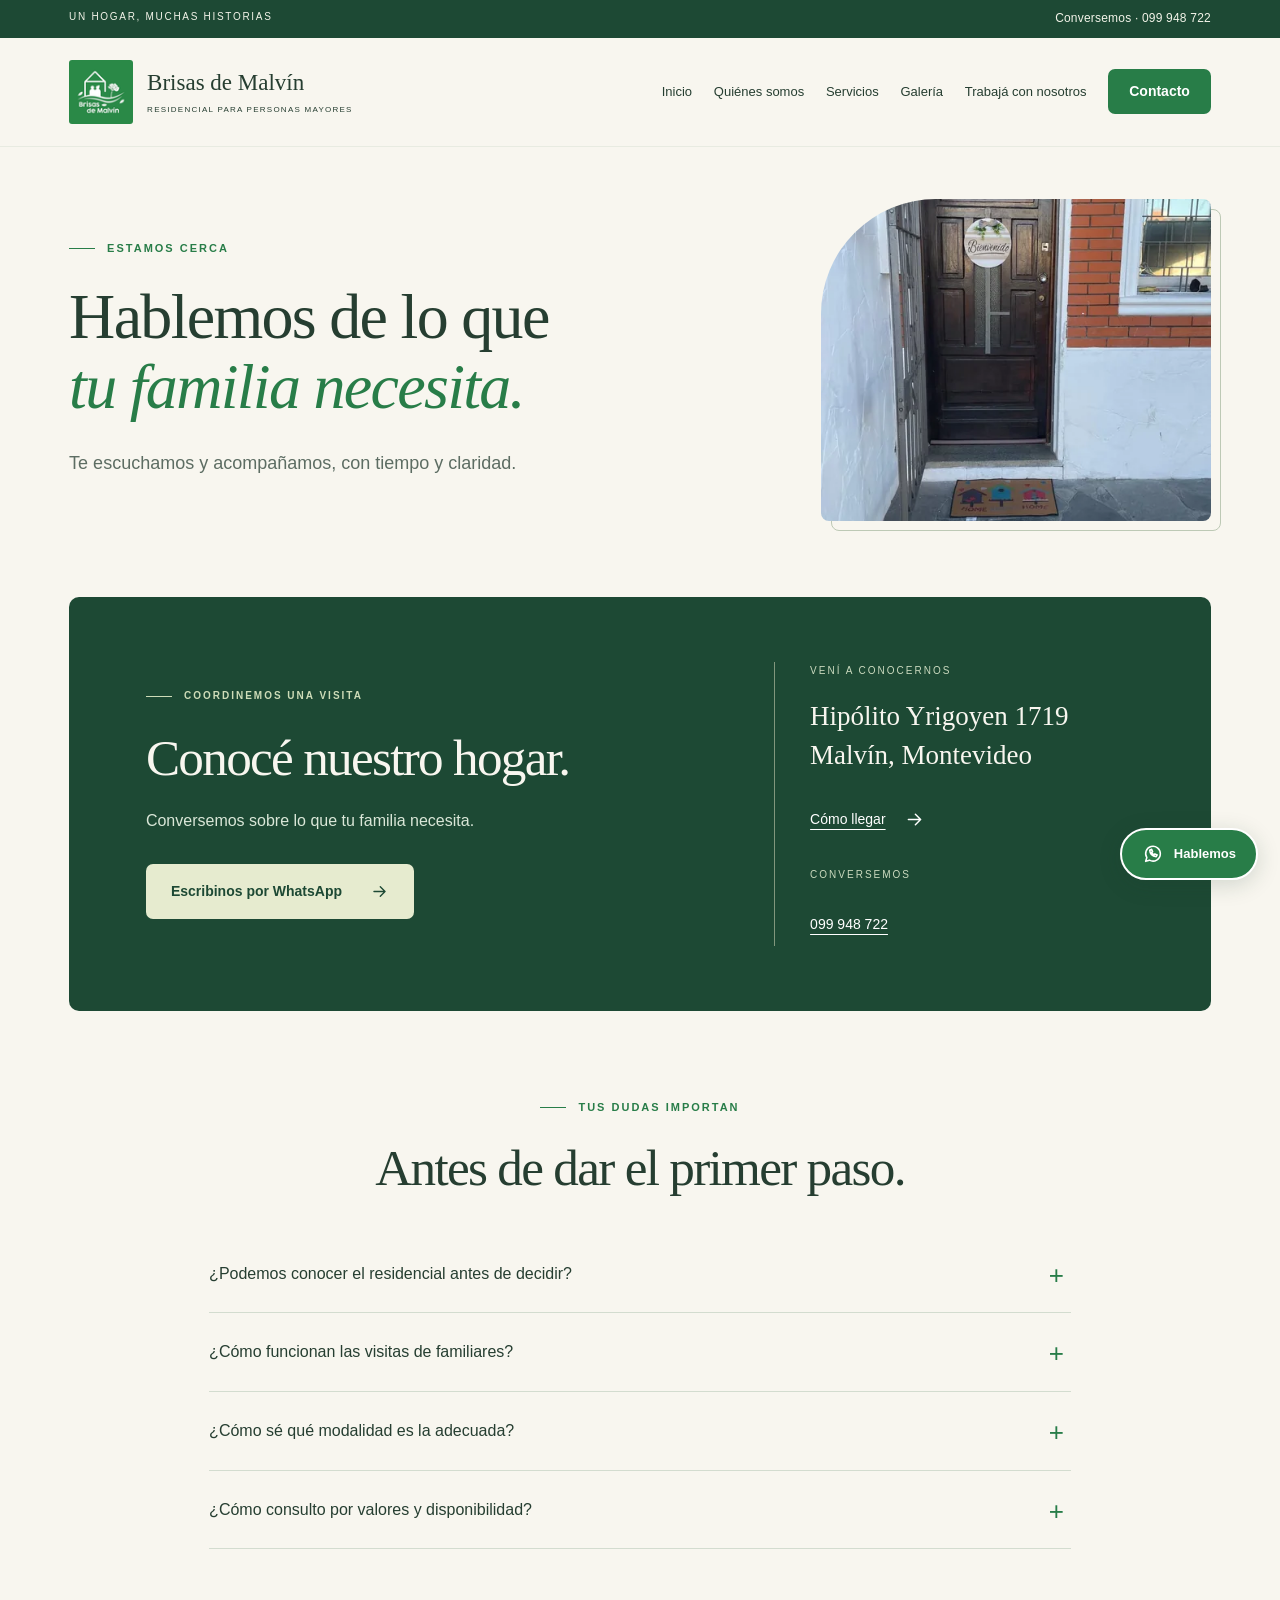
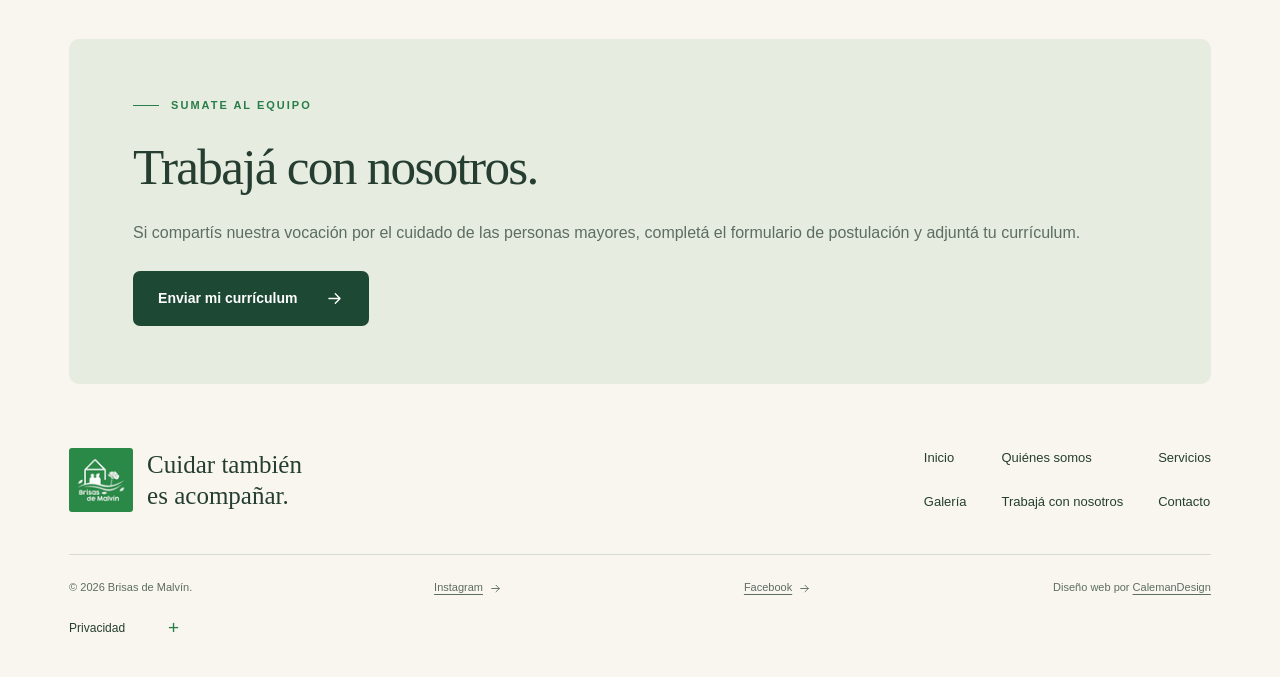
==== commit 8678829b: "Improve local SEO, responsive images and privacy information" ====
--- a/contacto.html
+++ b/contacto.html
@@ -3,15 +3,16 @@
 <head>
 <meta charset="utf-8">
 <meta name="viewport" content="width=device-width, initial-scale=1">
-<title>Contacto y visitas | Brisas de Malvín</title>
-<meta name="description" content="Contacto y visitas. Residencial para personas mayores en Malvín, Montevideo. Cuidados, compañía y visitas libres. Consultas: 099 948 722.">
+<title>Contacto y visitas al residencial | Brisas de Malvín</title>
+<meta name="description" content="Coordiná una visita a Brisas de Malvín. Estamos en Hipólito Yrigoyen 1719, Malvín, Montevideo. Consultas por teléfono o WhatsApp al 099 948 722.">
 <meta name="theme-color" content="#203f2e">
 <link rel="icon" href="favicon.png">
-<link rel="stylesheet" href="styles.css?v=7">
+<link rel="stylesheet" href="styles.css?v=8">
+<link rel="canonical" href="https://www.brisasdemalvin.com/contacto.html">
 </head>
 <body class="page-contacto">
-<a class="skip" href="#contenido">Saltar al contenido</a><div class="topline"><span>UN HOGAR, MUCHAS HISTORIAS</span><a href="tel:+59899948722">Conversemos · 099 948 722</a></div><header class="site-header"><a class="brand" href="index.html" aria-label="Brisas de Malvín, inicio"><img src="foto-0.jpg" alt="Brisas de Malvín" width="68" height="68"><span>Brisas de Malvín<small>RESIDENCIAL PARA PERSONAS MAYORES</small></span></a><button class="menu" aria-controls="navegacion" aria-expanded="false"><span>Menú</span><span class="menu-lines" aria-hidden="true"></span></button><nav id="navegacion" aria-label="Principal"><a href="index.html">Inicio</a><a href="nosotros.html">Quiénes somos</a><a href="servicios.html">Servicios</a><a href="galeria.html">Galería</a><a href="trabaja-con-nosotros.html">Trabajá con nosotros</a><a href="contacto.html" aria-current="page" class="button small">Contacto</a></nav></header>
-<main id="contenido"><section class="page-intro"><div class="page-intro-copy"><p class="eyebrow">ESTAMOS CERCA</p><h1>Hablemos de lo que<br><em>tu familia necesita.</em></h1><p>Te escuchamos y acompañamos, con tiempo y claridad.</p></div><div class="page-intro-photo"><img src="foto-2.jpg" alt="Entrada de Brisas de Malvín" width="1125" height="1500"></div></section><section id="contacto" class="contact contact-main"><div><p class="eyebrow">COORDINEMOS UNA VISITA</p><h2>Conocé nuestro hogar.</h2><p>Conversemos sobre lo que tu familia necesita.</p><a class="button light" href="https://wa.me/59899948722?text=Hola%2C%20quisiera%20informaci%C3%B3n%20sobre%20Brisas%20de%20Malv%C3%ADn.">Escribinos por WhatsApp<svg class="icon arrow" viewBox="0 0 24 24" fill="none" aria-hidden="true"><path d="M5 12h14M13 6l6 6-6 6"/></svg></a></div><address><span>VENÍ A CONOCERNOS</span><p>Hipólito Yrigoyen 1719<br>Malvín, Montevideo</p><a href="https://www.google.com/maps/search/?api=1&query=Hip%C3%B3lito%20Yrigoyen%201719%20Montevideo">Cómo llegar<svg class="icon arrow" viewBox="0 0 24 24" fill="none" aria-hidden="true"><path d="M5 12h14M13 6l6 6-6 6"/></svg></a><span>CONVERSEMOS</span><a href="tel:+59899948722">099 948 722</a></address></section><section class="section questions"><p class="eyebrow">TUS DUDAS IMPORTAN</p><h2>Antes de dar el primer paso.</h2><details><summary>¿Podemos conocer el residencial antes de decidir?</summary><p>Sí. Escribinos para coordinar una visita, recorrer los espacios y conversar sobre lo que tu familia necesita.</p></details><details><summary>¿Cómo funcionan las visitas de familiares?</summary><p>Las visitas son libres. Queremos que las familias sigan presentes y compartan momentos con sus seres queridos.</p></details><details><summary>¿Cómo sé qué modalidad es la adecuada?</summary><p>Conversamos sobre cada situación para orientar a la familia y evaluar las necesidades de atención, la modalidad y la disponibilidad.</p></details><details><summary>¿Cómo consulto por valores y disponibilidad?</summary><p>Contactanos por WhatsApp. Te brindaremos información según el tipo de estadía y los cuidados requeridos.</p></details></section><section class="section stays"><p class="eyebrow">SUMATE AL EQUIPO</p><h2>Trabajá con nosotros.</h2><p>Si compartís nuestra vocación por el cuidado de las personas mayores, completá el formulario de postulación y adjuntá tu currículum.</p><a class="button" href="trabaja-con-nosotros.html">Enviar mi currículum<svg class="icon arrow" viewBox="0 0 24 24" fill="none" aria-hidden="true"><path d="M5 12h14M13 6l6 6-6 6"/></svg></a></section></main>
-<footer><div class="footer-top"><a class="brand" href="index.html"><img src="foto-0.jpg" alt="Brisas de Malvín" width="64" height="64" loading="lazy"><span>Cuidar también<br>es acompañar.</span></a><div><a href="index.html">Inicio</a><a href="nosotros.html">Quiénes somos</a><a href="servicios.html">Servicios</a><a href="galeria.html">Galería</a><a href="trabaja-con-nosotros.html">Trabajá con nosotros</a><a href="contacto.html">Contacto</a></div></div><div class="footer-bottom"><span>© <span id="year">2026</span> Brisas de Malvín.</span><a href="https://www.instagram.com/brisasdemalvin/">Instagram<svg class="icon arrow" viewBox="0 0 24 24" fill="none" aria-hidden="true"><path d="M5 12h14M13 6l6 6-6 6"/></svg></a><a href="https://www.facebook.com/profile.php?id=61579556574214">Facebook<svg class="icon arrow" viewBox="0 0 24 24" fill="none" aria-hidden="true"><path d="M5 12h14M13 6l6 6-6 6"/></svg></a><span>Diseño web por <a href="https://www.calemandesign.com">CalemanDesign</a></span></div><details class="privacy-note"><summary>Privacidad</summary><p>Los datos y el currículum enviados en Trabajá con nosotros se utilizan para evaluar postulaciones laborales y se remiten a los correos de Brisas de Malvín y su equipo de gestión mediante FormSubmit, un proveedor externo. Para consultar sobre tus datos o solicitar su eliminación, escribí a brisasdemalvin@gmail.com. Las páginas informativas no incorporan analítica propia. GitHub Pages y los servicios externos de contacto pueden procesar datos técnicos de las visitas.</p></details></footer><a class="floating" href="https://wa.me/59899948722" aria-label="Consultar por WhatsApp"><svg class="icon" viewBox="0 0 24 24" fill="none" aria-hidden="true"><path d="M20 11.7a8 8 0 0 1-11.9 7L4 20l1.3-4.1A8 8 0 1 1 20 11.7Z"/><path d="M8.4 7.8c.3 4 3.1 6.8 7.1 7.1l1.1-1.9-2.6-1.1-.8 1.1a6.5 6.5 0 0 1-2.7-2.7l1.1-.8-1.1-2.6-2.1.9Z"/></svg><span>Hablemos</span></a><dialog id="lightbox" aria-label="Fotografía ampliada" aria-describedby="lightbox-caption"><button class="close" aria-label="Cerrar fotografía">Cerrar ×</button><img alt=""><p id="lightbox-caption"></p></dialog><script src="script.js"></script>
+<a class="skip" href="#contenido">Saltar al contenido</a><div class="topline"><span>UN HOGAR, MUCHAS HISTORIAS</span><a href="tel:+59899948722">Conversemos · 099 948 722</a></div><header class="site-header"><a class="brand" href="/" aria-label="Brisas de Malvín, inicio"><picture><source type="image/webp" srcset="assets/images/foto-0-68.webp 68w, assets/images/foto-0-136.webp 136w" sizes="(max-width: 370px) 46px, (max-width: 700px) 57px, (max-width: 1150px) 57px, 64px"><img src="foto-0.jpg" alt="Brisas de Malvín" width="68" height="68" decoding="async"></picture><span>Brisas de Malvín<small>RESIDENCIAL PARA PERSONAS MAYORES</small></span></a><button class="menu" aria-controls="navegacion" aria-expanded="false"><span>Menú</span><span class="menu-lines" aria-hidden="true"></span></button><nav id="navegacion" aria-label="Principal"><a href="/">Inicio</a><a href="nosotros.html">Quiénes somos</a><a href="servicios.html">Servicios</a><a href="galeria.html">Galería</a><a href="trabaja-con-nosotros.html">Trabajá con nosotros</a><a href="contacto.html" aria-current="page" class="button small">Contacto</a></nav></header>
+<main id="contenido"><section class="page-intro"><div class="page-intro-copy"><p class="eyebrow">ESTAMOS CERCA</p><h1>Hablemos de lo que<br><em>tu familia necesita.</em></h1><p>Te escuchamos y acompañamos, con tiempo y claridad.</p></div><div class="page-intro-photo"><picture><source type="image/webp" srcset="assets/images/foto-2-480.webp 480w, assets/images/foto-2-800.webp 800w, assets/images/foto-2-1125.webp 1125w" sizes="(max-width: 700px) calc(100vw - 48px), (max-width: 1499px) 34vw, 450px"><img src="foto-2.jpg" alt="Entrada de Brisas de Malvín" width="1125" height="1500" decoding="async"></picture></div></section><section id="contacto" class="contact contact-main"><div><p class="eyebrow">COORDINEMOS UNA VISITA</p><h2>Conocé nuestro hogar.</h2><p>Conversemos sobre lo que tu familia necesita.</p><a class="button light" href="https://wa.me/59899948722?text=Hola%2C%20quisiera%20informaci%C3%B3n%20sobre%20Brisas%20de%20Malv%C3%ADn.">Escribinos por WhatsApp<svg class="icon arrow" viewBox="0 0 24 24" fill="none" aria-hidden="true"><path d="M5 12h14M13 6l6 6-6 6"/></svg></a></div><address><span>VENÍ A CONOCERNOS</span><p>Hipólito Yrigoyen 1719<br>Malvín, Montevideo</p><a href="https://www.google.com/maps/search/?api=1&query=Hip%C3%B3lito%20Yrigoyen%201719%20Montevideo">Cómo llegar<svg class="icon arrow" viewBox="0 0 24 24" fill="none" aria-hidden="true"><path d="M5 12h14M13 6l6 6-6 6"/></svg></a><span>CONVERSEMOS</span><a href="tel:+59899948722">099 948 722</a></address></section><section class="section questions"><p class="eyebrow">TUS DUDAS IMPORTAN</p><h2>Antes de dar el primer paso.</h2><details><summary>¿Podemos conocer el residencial antes de decidir?</summary><p>Sí. Escribinos para coordinar una visita, recorrer los espacios y conversar sobre lo que tu familia necesita.</p></details><details><summary>¿Cómo funcionan las visitas de familiares?</summary><p>Las visitas son libres. Queremos que las familias sigan presentes y compartan momentos con sus seres queridos.</p></details><details><summary>¿Cómo sé qué modalidad es la adecuada?</summary><p>Conversamos sobre cada situación para orientar a la familia y evaluar las necesidades de atención, la modalidad y la disponibilidad.</p></details><details><summary>¿Cómo consulto por valores y disponibilidad?</summary><p>Contactanos por WhatsApp. Te brindaremos información según el tipo de estadía y los cuidados requeridos.</p></details></section><section class="section stays"><p class="eyebrow">SUMATE AL EQUIPO</p><h2>Trabajá con nosotros.</h2><p>Si compartís nuestra vocación por el cuidado de las personas mayores, completá el formulario de postulación y adjuntá tu currículum.</p><a class="button" href="trabaja-con-nosotros.html">Enviar mi currículum<svg class="icon arrow" viewBox="0 0 24 24" fill="none" aria-hidden="true"><path d="M5 12h14M13 6l6 6-6 6"/></svg></a></section></main>
+<footer><div class="footer-top"><a class="brand" href="/"><picture><source type="image/webp" srcset="assets/images/foto-0-68.webp 68w, assets/images/foto-0-136.webp 136w" sizes="(max-width: 370px) 46px, (max-width: 700px) 57px, (max-width: 1150px) 57px, 64px"><img src="foto-0.jpg" alt="Brisas de Malvín" width="64" height="64" loading="lazy" decoding="async"></picture><span>Cuidar también<br>es acompañar.</span></a><div><a href="/">Inicio</a><a href="nosotros.html">Quiénes somos</a><a href="servicios.html">Servicios</a><a href="galeria.html">Galería</a><a href="trabaja-con-nosotros.html">Trabajá con nosotros</a><a href="contacto.html">Contacto</a></div></div><div class="footer-bottom"><span>© <span id="year">2026</span> Brisas de Malvín.</span><a href="https://www.instagram.com/brisasdemalvin/">Instagram<svg class="icon arrow" viewBox="0 0 24 24" fill="none" aria-hidden="true"><path d="M5 12h14M13 6l6 6-6 6"/></svg></a><a href="https://www.facebook.com/profile.php?id=61579556574214">Facebook<svg class="icon arrow" viewBox="0 0 24 24" fill="none" aria-hidden="true"><path d="M5 12h14M13 6l6 6-6 6"/></svg></a><span>Diseño web por <a href="https://www.calemandesign.com">CalemanDesign</a></span></div><details class="privacy-note"><summary>Privacidad</summary><p>Los datos y el currículum enviados en Trabajá con nosotros se utilizan para evaluar postulaciones laborales y se remiten a los correos de Brisas de Malvín y su equipo de gestión mediante FormSubmit, un proveedor externo. Para consultar sobre tus datos o solicitar su eliminación, escribí a brisasdemalvin@gmail.com. Las páginas informativas no incorporan analítica propia. GitHub Pages y los servicios externos de contacto pueden procesar datos técnicos de las visitas. <a href="privacidad.html">Leer información de privacidad.</a></p></details></footer><a class="floating" href="https://wa.me/59899948722" aria-label="Consultar por WhatsApp"><svg class="icon" viewBox="0 0 24 24" fill="none" aria-hidden="true"><path d="M20 11.7a8 8 0 0 1-11.9 7L4 20l1.3-4.1A8 8 0 1 1 20 11.7Z"/><path d="M8.4 7.8c.3 4 3.1 6.8 7.1 7.1l1.1-1.9-2.6-1.1-.8 1.1a6.5 6.5 0 0 1-2.7-2.7l1.1-.8-1.1-2.6-2.1.9Z"/></svg><span>Hablemos</span></a><dialog id="lightbox" aria-label="Fotografía ampliada" aria-describedby="lightbox-caption"><button class="close" aria-label="Cerrar fotografía">Cerrar ×</button><img alt=""><p id="lightbox-caption"></p></dialog><script src="script.js?v=8"></script>
 </body>
 </html>
--- a/styles.css
+++ b/styles.css
@@ -5,7 +5,7 @@
 /* Header and navigation */
 .topline{background:var(--forest);color:#f3f4e9;padding:8px var(--gutter);display:flex;justify-content:space-between;gap:20px;font-size:10px;line-height:1.8;letter-spacing:1.7px}.topline a{font-size:12px;letter-spacing:.2px}.site-header{min-height:109px;position:sticky;top:0;z-index:30;padding:20px var(--gutter);display:flex;align-items:center;justify-content:space-between;gap:24px;background:rgba(248,246,239,.97);border-bottom:1px solid #d3dccf70;backdrop-filter:blur(14px)}.brand{display:flex;align-items:center;gap:14px;line-height:1.2;flex:none}.brand img{width:64px;height:64px;object-fit:contain;border-radius:3px}.brand>span{font-family:var(--serif);font-size:23px;white-space:nowrap}.brand small{display:block;font-family:Arial,Helvetica,sans-serif;font-size:8px;font-weight:500;letter-spacing:1.25px;margin-top:9px}.site-header nav{display:flex;align-items:center;gap:clamp(15px,1.7vw,27px);font-size:13px;line-height:1.4}.site-header nav>a{position:relative;white-space:nowrap;min-height:44px;display:flex;align-items:center}.site-header nav>a:not(.button):after{content:'';position:absolute;bottom:3px;left:0;width:0;height:2px;background:var(--green);transition:width .2s}.site-header nav>a:not(.button):hover:after,.site-header nav>a[aria-current=page]:not(.button):after{width:100%}.site-header nav>a[aria-current=page]:not(.button){color:var(--green)}.site-header nav>.button[aria-current=page]{background:var(--green)}.menu{display:none;align-items:center;justify-content:center;gap:12px;min-height:44px;border:1px solid var(--line);border-radius:6px;padding:8px 12px;background:transparent;color:var(--forest);font-size:13px}.menu-lines{width:17px;height:10px;border-top:1.5px solid currentColor;border-bottom:1.5px solid currentColor;position:relative}.menu-lines:after{content:'';position:absolute;left:0;top:3px;width:17px;border-top:1.5px solid currentColor}.menu[aria-expanded=true] .menu-lines{border-bottom:0;transform:translateY(4px) rotate(45deg)}.menu[aria-expanded=true] .menu-lines:after{top:-1px;transform:rotate(90deg)}
 /* Homepage */
-.hero{max-width:1500px;margin:auto;display:grid;grid-template-columns:1fr 1fr;gap:5%;padding:58px var(--gutter) 64px;align-items:center;min-height:685px}.hero-copy{position:relative;padding:8px 0 18px;z-index:1}.hero .eyebrow{font-size:10px;letter-spacing:1.7px}.hero h1{font-size:clamp(54px,5.3vw,80px);letter-spacing:-2.6px;margin:0 0 27px;line-height:1.07}.hero h1 em{display:inline;white-space:nowrap}.hero .lead{max-width:455px;font-size:17px;line-height:1.85}.hero .actions{align-items:flex-start;gap:16px}.hero .textlink{font-size:13px;gap:10px}.hero-note{display:flex;align-items:center;gap:10px;font-size:12px;color:#657363;margin-top:25px}.dot{width:8px;height:8px;flex:none;border-radius:50%;background:var(--green);box-shadow:0 0 0 5px #e4eadc}.hero-photo{position:relative;height:550px;min-width:0}.hero-photo:before{content:'';position:absolute;inset:16px -16px -16px 16px;border:1px solid #bdc9b5;border-radius:170px 12px 12px 12px;z-index:-1}.hero-photo>img{height:100%;width:100%;object-fit:cover;object-position:47% center;border-radius:170px 10px 10px 10px}.photo-label{position:absolute;bottom:30px;left:-24px;display:flex;align-items:center;gap:16px;padding:19px 23px;background:var(--paper);box-shadow:0 10px 32px #1b3f2520;border:1px solid #e3e7d9;border-radius:7px;max-width:calc(100% + 15px)}.photo-label>div>span{display:block;font-size:9px;letter-spacing:1.7px;color:#6d7b65;margin-bottom:6px}.photo-label strong{font:20px/1.3 var(--serif);font-weight:400}.photo-icon{display:grid;place-items:center;border:1px solid var(--line);border-radius:50%;width:43px;height:43px;flex:none}.photo-icon svg{width:30px;height:30px;stroke:var(--green);stroke-width:3}.ribbon{margin:0 var(--gutter);padding:26px 0;border-top:1px solid var(--line);border-bottom:1px solid var(--line);display:flex;justify-content:space-between;gap:22px;font-size:13px}.ribbon span{display:flex;gap:12px;align-items:center}.ribbon span:before{content:'✓';color:var(--green);font-size:16px;width:27px;height:27px;background:var(--sage);border-radius:50%;display:grid;place-items:center}.video-feature{display:grid;grid-template-columns:1.06fr 1fr;gap:11%;align-items:center;max-width:1300px}.feature-copy{max-width:500px}.feature-copy h2{max-width:510px}.feature-copy .intro{margin-bottom:18px}.feature-copy>p:not(.eyebrow):not(.intro){font-size:16px}.feature-media{position:relative;display:flex;flex-direction:column;align-items:center;padding:36px 25px 21px;border-radius:150px 150px 8px 8px;background:var(--sage)}.media-caption{display:flex;align-items:center;gap:18px;font-size:10px;letter-spacing:1.4px;color:#536a55;margin-bottom:20px}.media-caption span+span{font-family:var(--serif);font-style:italic;letter-spacing:0;font-size:16px}.video-frame{width:100%;max-width:274px;padding:7px;border:1px solid #bfcbb5;background:var(--paper);border-radius:17px;box-shadow:0 12px 30px #1d493410}.video-frame video{display:block;width:100%;aspect-ratio:9/16;object-fit:contain;background:var(--forest);border-radius:10px}.video-fallback{display:block;text-align:center;text-decoration:underline;text-underline-offset:4px;font-size:12px;margin-top:12px;min-height:30px}.visits{margin:0 var(--gutter);background:var(--forest);color:var(--cream);border-radius:10px;padding:60px 6%;display:flex;align-items:center;gap:7%;position:relative;overflow:hidden}.visits:after{content:'';width:280px;height:280px;border:1px solid #78917640;border-radius:50%;position:absolute;right:-150px;top:-120px;pointer-events:none}.visits h2{color:#fffef3;font-size:clamp(35px,3.5vw,50px)}.visits .eyebrow{color:#c9d6ad;font-size:10px}.visits p:last-child{max-width:760px;color:#dce7d7;font-size:16px;line-height:1.8;margin:0}.visit-mark{width:120px;min-width:120px;color:#becd9d}.visit-mark svg{width:100%;stroke:currentColor;stroke-width:1.6}.home-summary{padding-top:94px;padding-bottom:90px}.home-summary>.eyebrow{justify-content:center}.home-summary>h2{text-align:center;margin-bottom:42px}.home-summary .cards{grid-template-columns:repeat(3,1fr)}.home-summary .section-links{justify-content:center}
+.hero{max-width:1500px;margin:auto;display:grid;grid-template-columns:1fr 1fr;gap:5%;padding:58px var(--gutter) 64px;align-items:center;min-height:685px}.hero-copy{position:relative;padding:8px 0 18px;z-index:1}.hero .eyebrow{font-size:10px;letter-spacing:1.7px}.hero h1{font-size:clamp(54px,5.3vw,80px);letter-spacing:-2.6px;margin:0 0 27px;line-height:1.07}.hero h1 em{display:inline;white-space:nowrap}.hero .lead{max-width:455px;font-size:17px;line-height:1.85}.hero .actions{align-items:flex-start;gap:16px}.hero .textlink{font-size:13px;gap:10px}.hero-note{display:flex;align-items:center;gap:10px;font-size:12px;color:#657363;margin-top:25px}.dot{width:8px;height:8px;flex:none;border-radius:50%;background:var(--green);box-shadow:0 0 0 5px #e4eadc}.hero-photo{position:relative;height:550px;min-width:0}.hero-photo:before{content:'';position:absolute;inset:16px -16px -16px 16px;border:1px solid #bdc9b5;border-radius:170px 12px 12px 12px;z-index:-1}.hero-photo img{height:100%;width:100%;object-fit:cover;object-position:47% center;border-radius:170px 10px 10px 10px}.photo-label{position:absolute;bottom:30px;left:-24px;display:flex;align-items:center;gap:16px;padding:19px 23px;background:var(--paper);box-shadow:0 10px 32px #1b3f2520;border:1px solid #e3e7d9;border-radius:7px;max-width:calc(100% + 15px)}.photo-label>div>span{display:block;font-size:9px;letter-spacing:1.7px;color:#6d7b65;margin-bottom:6px}.photo-label strong{font:20px/1.3 var(--serif);font-weight:400}.photo-icon{display:grid;place-items:center;border:1px solid var(--line);border-radius:50%;width:43px;height:43px;flex:none}.photo-icon svg{width:30px;height:30px;stroke:var(--green);stroke-width:3}.ribbon{margin:0 var(--gutter);padding:26px 0;border-top:1px solid var(--line);border-bottom:1px solid var(--line);display:flex;justify-content:space-between;gap:22px;font-size:13px}.ribbon span{display:flex;gap:12px;align-items:center}.ribbon span:before{content:'✓';color:var(--green);font-size:16px;width:27px;height:27px;background:var(--sage);border-radius:50%;display:grid;place-items:center}.video-feature{display:grid;grid-template-columns:1.06fr 1fr;gap:11%;align-items:center;max-width:1300px}.feature-copy{max-width:500px}.feature-copy h2{max-width:510px}.feature-copy .intro{margin-bottom:18px}.feature-copy>p:not(.eyebrow):not(.intro){font-size:16px}.feature-media{position:relative;display:flex;flex-direction:column;align-items:center;padding:36px 25px 21px;border-radius:150px 150px 8px 8px;background:var(--sage)}.media-caption{display:flex;align-items:center;gap:18px;font-size:10px;letter-spacing:1.4px;color:#536a55;margin-bottom:20px}.media-caption span+span{font-family:var(--serif);font-style:italic;letter-spacing:0;font-size:16px}.video-frame{width:100%;max-width:274px;padding:7px;border:1px solid #bfcbb5;background:var(--paper);border-radius:17px;box-shadow:0 12px 30px #1d493410}.video-frame video{display:block;width:100%;aspect-ratio:9/16;object-fit:contain;background:var(--forest);border-radius:10px}.video-fallback{display:block;text-align:center;text-decoration:underline;text-underline-offset:4px;font-size:12px;margin-top:12px;min-height:30px}.visits{margin:0 var(--gutter);background:var(--forest);color:var(--cream);border-radius:10px;padding:60px 6%;display:flex;align-items:center;gap:7%;position:relative;overflow:hidden}.visits:after{content:'';width:280px;height:280px;border:1px solid #78917640;border-radius:50%;position:absolute;right:-150px;top:-120px;pointer-events:none}.visits h2{color:#fffef3;font-size:clamp(35px,3.5vw,50px)}.visits .eyebrow{color:#c9d6ad;font-size:10px}.visits p:last-child{max-width:760px;color:#dce7d7;font-size:16px;line-height:1.8;margin:0}.visit-mark{width:120px;min-width:120px;color:#becd9d}.visit-mark svg{width:100%;stroke:currentColor;stroke-width:1.6}.home-summary{padding-top:94px;padding-bottom:90px}.home-summary>.eyebrow{justify-content:center}.home-summary>h2{text-align:center;margin-bottom:42px}.home-summary .cards{grid-template-columns:repeat(3,1fr)}.home-summary .section-links{justify-content:center}
 /* Cards and secondary pages */
 .cards{display:grid;grid-template-columns:repeat(4,1fr);gap:20px}.cards article{padding:29px 26px 30px;background:var(--paper);border:1px solid var(--line);border-radius:8px;transition:transform .2s,box-shadow .2s}.cards article:hover{transform:translateY(-4px);box-shadow:0 12px 28px #244e3410}.cards article:nth-child(2){background:#f1efe5}.cards article:nth-child(3){background:#edf1e8}.cards article:nth-child(4){background:#f0ece3}.number{display:block;padding-bottom:21px;margin-bottom:26px;border-bottom:1px solid #cdd7c3;font-size:10px;letter-spacing:1.8px;color:var(--green);font-weight:600}.cards h3{font-size:27px;margin-bottom:17px}.cards p{font-size:15px;line-height:1.8;margin:0}.page-intro{display:grid;grid-template-columns:1.4fr .8fr;gap:6%;align-items:center;max-width:1500px;margin:auto;padding:52px var(--gutter) 58px}.page-intro h1{font-size:clamp(49px,5vw,72px);margin-bottom:25px}.page-intro-copy>p:last-child{font-size:18px;max-width:620px;margin:0}.page-intro-photo{height:322px;position:relative}.page-intro-photo:after{content:'';position:absolute;inset:10px -10px -10px 10px;border:1px solid #bdc9b5;border-radius:115px 8px 8px 8px;z-index:-1}.page-intro-photo img{height:100%;width:100%;object-fit:cover;border-radius:115px 8px 8px 8px}.page-contacto .page-intro-photo img{object-position:center 48%}.page-intro+.section{border-top:1px solid var(--line)}.stays{background:var(--sage);margin:0 var(--gutter);max-width:none;border-radius:10px;padding:58px 5%}.stays .intro{max-width:780px}.stay-grid{display:grid;grid-template-columns:repeat(4,1fr);gap:30px;margin:42px 0 27px}.stay-grid article{border-top:1px solid #adc1a3;padding-top:24px}.stay-grid h3{font-size:26px}.stay-grid p{font-size:15px;margin:0}.split{display:grid;grid-template-columns:1fr 1fr;gap:9%;align-items:center}.split>div>p:last-child{margin-bottom:0}.values{display:grid;grid-template-columns:repeat(3,1fr);gap:24px;margin-top:36px}.values article{padding:28px;background:#fbfcf5;border-radius:7px;border:1px solid #d2ddc8}.values h3{margin:0 0 14px}.values p{font-size:15px;margin:0}.people{display:grid;grid-template-columns:1fr 1fr;gap:46px;max-width:1070px;margin:auto}.person{display:flex;flex-direction:column;align-items:center;min-width:0;padding:38px 35px;background:var(--paper);border:1px solid var(--line);border-radius:9px}.person .video-frame{max-width:268px}.person .eyebrow{align-self:flex-start;margin-top:28px;margin-bottom:15px;font-size:10px;letter-spacing:1.4px}.person h2{font-size:33px;letter-spacing:-.7px;align-self:flex-start;margin-bottom:18px}.person>p:last-child{font-size:15px;margin:0}.gallery{display:grid;grid-template-columns:1.2fr 1fr;gap:24px}.gallery-item{padding:0;background:var(--paper);border:1px solid var(--line);border-radius:8px;overflow:hidden;text-align:left;color:var(--ink);transition:box-shadow .2s}.gallery-item img{width:100%;height:340px;object-fit:cover;transition:transform .4s}.gallery-item:hover{box-shadow:0 12px 35px #1b3f2515}.gallery-item:hover img{transform:scale(1.025)}.gallery-item span{display:flex;align-items:center;justify-content:space-between;padding:20px 24px;font:26px/1.3 var(--serif);position:relative;background:var(--paper)}.gallery-item .icon{width:23px;height:23px;color:var(--green)}.gallery-item:nth-child(4) img{object-position:center 45%}.questions{max-width:1000px;padding-top:88px;padding-bottom:90px}.questions>.eyebrow{justify-content:center}.questions>h2{text-align:center;margin-bottom:38px}details{border-bottom:1px solid var(--line);padding:20px 0}summary{position:relative;cursor:pointer;list-style:none;font-weight:500;padding:6px 40px 6px 0;line-height:1.6}summary::-webkit-details-marker{display:none}summary:after{content:'+';position:absolute;right:7px;top:0;font-size:26px;color:var(--green);font-weight:400}details[open]>summary:after{content:'−'}details>p{font-size:15px;max-width:720px;margin:16px 0 5px}
 /* Contact panel */
@@ -17,8 +17,14 @@
 /* Tablet */
 @media(min-width:1500px){.ribbon,.visits,.stays,.contact{max-width:1324px;margin-left:auto;margin-right:auto}}
 @media(max-width:1150px){.site-header{gap:18px}.brand>span{font-size:20px}.brand img{width:57px;height:57px}.brand small{font-size:7px}.site-header nav{gap:15px;font-size:12px}.button.small{padding:11px 16px}.hero{gap:5%;min-height:620px;padding-top:45px;padding-bottom:52px}.hero h1{font-size:61px}.hero .lead{font-size:16px}.hero-photo{height:510px}.hero .actions{flex-direction:column;gap:12px}.photo-label{left:-15px;padding:16px}.photo-label strong{font-size:18px}.photo-icon{width:38px;height:38px}.cards{grid-template-columns:repeat(2,1fr)}.home-summary .cards{gap:16px}.home-summary .cards article{padding:26px 22px}.home-summary .cards h3{font-size:25px}.page-intro{grid-template-columns:1.4fr .9fr}.page-intro h1{font-size:58px}.people{gap:28px}.person{padding:30px 25px}.footer-top>div{gap:10px 24px}}
-@media(max-width:1020px){.menu{display:flex}.site-header{min-height:88px;padding-top:14px;padding-bottom:14px}.site-header nav{display:none;position:absolute;top:100%;left:0;right:0;max-height:calc(100dvh - 90px);overflow:auto;padding:18px var(--gutter) 25px;background:var(--cream);border-bottom:1px solid var(--line);box-shadow:0 16px 25px #193c2515}.site-header nav.open{display:flex;align-items:stretch;flex-direction:column;gap:6px;font-size:15px}.site-header nav>a{min-height:46px}.site-header nav>a:not(.button):after{display:none}.site-header nav>a[aria-current=page]:not(.button){font-weight:600}.site-header nav>.button{margin-top:10px}.hero h1{font-size:55px}.hero .eyebrow{font-size:9px;letter-spacing:1.25px}.hero-note{font-size:11px;line-height:1.6}.hero-photo{height:490px}.hero-photo>img,.hero-photo:before{border-top-left-radius:140px}.photo-label{left:-10px;bottom:22px}.photo-label strong{font-size:17px}.photo-label>div>span{font-size:8px}.photo-icon{display:none}.video-feature{gap:8%}.visits{padding:48px 6%;gap:6%}.visit-mark{width:85px;min-width:85px}.visits h2{font-size:39px}.home-summary .cards{grid-template-columns:1fr}.home-summary .cards article{display:grid;grid-template-columns:.9fr 1.5fr;gap:0 26px;padding:28px}.home-summary .number{grid-column:1/-1;margin-bottom:20px;padding-bottom:16px}.home-summary .cards h3{margin:0}.page-intro h1{font-size:49px}.page-intro-photo{height:290px}.page-intro-copy>p:last-child{font-size:16px}.stay-grid{grid-template-columns:1fr 1fr}.contact{gap:7%;padding:50px 5%}.contact address{padding-left:25px}.contact address p{font-size:24px}.contact h2{font-size:43px}.gallery-item img{height:280px}.application-layout{grid-template-columns:.75fr 1.2fr;gap:5%}.application-form{padding:27px}.form-grid{grid-template-columns:1fr}.application-intro h2{font-size:35px}.footer-top>div{grid-template-columns:repeat(2,auto)}.footer-bottom{justify-content:flex-start;padding-right:95px}}
+@media(max-width:1020px){.menu{display:flex}.site-header{min-height:88px;padding-top:14px;padding-bottom:14px}.site-header nav{display:none;position:absolute;top:100%;left:0;right:0;max-height:calc(100dvh - 90px);overflow:auto;padding:18px var(--gutter) 25px;background:var(--cream);border-bottom:1px solid var(--line);box-shadow:0 16px 25px #193c2515}.site-header nav.open{display:flex;align-items:stretch;flex-direction:column;gap:6px;font-size:15px}.site-header nav>a{min-height:46px}.site-header nav>a:not(.button):after{display:none}.site-header nav>a[aria-current=page]:not(.button){font-weight:600}.site-header nav>.button{margin-top:10px}.hero h1{font-size:55px}.hero .eyebrow{font-size:9px;letter-spacing:1.25px}.hero-note{font-size:11px;line-height:1.6}.hero-photo{height:490px}.hero-photo img,.hero-photo:before{border-top-left-radius:140px}.photo-label{left:-10px;bottom:22px}.photo-label strong{font-size:17px}.photo-label>div>span{font-size:8px}.photo-icon{display:none}.video-feature{gap:8%}.visits{padding:48px 6%;gap:6%}.visit-mark{width:85px;min-width:85px}.visits h2{font-size:39px}.home-summary .cards{grid-template-columns:1fr}.home-summary .cards article{display:grid;grid-template-columns:.9fr 1.5fr;gap:0 26px;padding:28px}.home-summary .number{grid-column:1/-1;margin-bottom:20px;padding-bottom:16px}.home-summary .cards h3{margin:0}.page-intro h1{font-size:49px}.page-intro-photo{height:290px}.page-intro-copy>p:last-child{font-size:16px}.stay-grid{grid-template-columns:1fr 1fr}.contact{gap:7%;padding:50px 5%}.contact address{padding-left:25px}.contact address p{font-size:24px}.contact h2{font-size:43px}.gallery-item img{height:280px}.application-layout{grid-template-columns:.75fr 1.2fr;gap:5%}.application-form{padding:27px}.form-grid{grid-template-columns:1fr}.application-intro h2{font-size:35px}.footer-top>div{grid-template-columns:repeat(2,auto)}.footer-bottom{justify-content:flex-start;padding-right:95px}}
 /* Phones */
-@media(max-width:700px){:root{--gutter:24px}html{scroll-padding-top:88px}.topline{padding:7px 20px;font-size:8px;letter-spacing:.9px;gap:8px}.topline a{font-size:10px;letter-spacing:0}.site-header{padding:13px 20px;min-height:83px;gap:10px}.brand{gap:11px}.brand img{width:51px;height:51px}.brand>span{font-size:19px}.brand small{font-size:6.5px;letter-spacing:.75px;margin-top:7px}.menu{padding:9px 10px;gap:8px;font-size:11px}.hero{display:flex;flex-direction:column;align-items:stretch;gap:26px;min-height:0;padding:38px var(--gutter) 38px}.hero-copy{padding:0}.hero .eyebrow{font-size:9px;letter-spacing:1.35px;margin-bottom:20px;gap:9px}.hero .eyebrow:before{width:19px}.hero h1{font-size:clamp(44px,10.9vw,65px);line-height:1.08;letter-spacing:-1.7px;margin-bottom:21px}.hero h1 em{display:inline;white-space:normal}.hero .lead{font-size:16px;line-height:1.8;max-width:none;margin-bottom:0}.hero .actions{flex-direction:row;align-items:center;gap:12px 20px;margin:25px 0 23px}.hero .button{font-size:13px;min-height:51px;padding:14px 19px;gap:22px}.hero .textlink{font-size:12px;min-height:38px}.hero-note{font-size:11px;margin-top:0}.hero-photo{height:340px;width:100%;margin-top:8px}.hero-photo>img{border-radius:100px 7px 7px 7px;object-position:center center}.hero-photo:before{inset:10px -8px -10px 10px;border-radius:100px 7px 7px 7px}.photo-label{bottom:20px;left:-9px;gap:13px;padding:14px 18px;max-width:100%}.photo-icon{display:grid;width:35px;height:35px}.photo-icon svg{width:25px;height:25px}.photo-label strong{font-size:18px}.photo-label>div>span{font-size:8px}.ribbon{padding:22px 0;display:grid;gap:13px;font-size:13px}.ribbon span{gap:12px}.ribbon span:before{width:24px;height:24px;font-size:14px}.section{padding:60px var(--gutter)}.eyebrow{font-size:9px;letter-spacing:1.6px;gap:10px;margin-bottom:20px}.eyebrow:before{width:22px}h2{font-size:39px;letter-spacing:-1.1px}.intro{font-size:19px}.video-feature{display:grid;grid-template-columns:1fr;gap:32px}.feature-copy h2{font-size:43px}.feature-copy>p:not(.eyebrow):not(.intro){font-size:15px}.feature-media{padding:30px 18px 20px;border-radius:125px 125px 8px 8px;max-width:410px;justify-self:center;width:100%}.video-frame{max-width:252px}.media-caption{font-size:9px;gap:12px}.media-caption span+span{font-size:15px}.visits{padding:33px 27px;display:block;border-radius:8px}.visit-mark{width:55px;min-width:55px;margin-bottom:22px}.visits .eyebrow{font-size:8px;line-height:1.8;letter-spacing:1.4px;max-width:285px;align-items:flex-start}.visits .eyebrow:before{margin-top:8px}.visits h2{font-size:34px}.visits p:last-child{font-size:15px;line-height:1.8}.home-summary{padding-top:59px;padding-bottom:61px}.home-summary>.eyebrow{justify-content:flex-start}.home-summary>h2{text-align:left;font-size:39px;margin-bottom:30px}.home-summary .cards{gap:15px}.home-summary .cards article{display:block;padding:25px}.home-summary .cards h3{font-size:29px;margin-bottom:15px}.home-summary .number{margin-bottom:20px}.home-summary .section-links{justify-content:flex-start;gap:15px 28px;margin-top:25px}.cards{grid-template-columns:1fr;gap:16px}.cards article{padding:27px 25px}.cards h3{font-size:29px}.cards p{font-size:15px}.number{font-size:10px;padding-bottom:18px;margin-bottom:22px}.section-heading{display:block;margin-bottom:30px}.section-heading>p{max-width:none;margin-top:22px;font-size:14px}.section-heading h2{font-size:39px}.page-intro{display:grid;grid-template-columns:1fr;gap:29px;padding:36px var(--gutter) 44px}.page-intro h1{font-size:clamp(41px,10vw,54px);letter-spacing:-1.5px;margin-bottom:22px}.page-intro-copy>p:last-child{font-size:16px;line-height:1.8}.page-intro-photo{height:225px;max-width:none}.page-intro-photo img,.page-intro-photo:after{border-top-left-radius:95px}.page-intro-photo:after{inset:8px -8px -8px 8px}.page-contacto .page-intro-photo img{object-position:center 42%}.stays{padding:38px 26px}.stays h2{font-size:35px}.stays .intro{font-size:17px}.stay-grid{gap:25px 22px;margin:30px 0}.stay-grid h3{font-size:24px;margin-bottom:16px}.stay-grid p{font-size:14px}.stays>.textlink{font-size:13px}.split{grid-template-columns:1fr;gap:15px}.split h2{font-size:39px;margin-bottom:15px}.values{grid-template-columns:1fr;gap:15px;margin-top:26px}.values article{padding:25px}.values h3{font-size:27px}.people{grid-template-columns:1fr;gap:24px}.person{padding:28px 24px}.person h2{font-size:33px}.person .video-frame{max-width:254px}.person .eyebrow{font-size:9px;letter-spacing:1.25px}.gallery{grid-template-columns:1fr;gap:21px}.gallery-item img{height:265px}.gallery-item span{padding:18px 21px;font-size:25px}.questions>.eyebrow{justify-content:flex-start}.questions>h2{text-align:left;font-size:38px;margin-bottom:26px}.questions details{padding:17px 0}.questions summary{font-size:16px}.questions details p{font-size:15px}.contact{grid-template-columns:1fr;padding:38px 27px;gap:34px;border-radius:8px}.contact h2{font-size:38px}.contact p{font-size:15px}.contact .eyebrow{font-size:9px;letter-spacing:1.3px}.contact .button{gap:18px;font-size:13px;padding:14px 20px}.contact address{padding:26px 0 0;border-left:0;border-top:1px solid #789073}.contact address p{font-size:27px;line-height:1.5;margin-bottom:18px}.contact address>span{font-size:10px;letter-spacing:1.7px}.contact address a{font-size:14px}.contact-main{margin-top:0}footer{padding:42px var(--gutter) 84px}.footer-top{flex-direction:column;align-items:flex-start;gap:30px}.footer-top .brand img{width:57px;height:57px}.footer-top .brand>span{font-size:25px}.footer-top>div{grid-template-columns:1fr 1fr;gap:9px 24px;width:100%;font-size:13px}.footer-top>div>a{min-height:37px}.footer-bottom{padding-right:0;gap:17px 21px;margin-top:27px;font-size:11px}.footer-bottom>span:first-child,.footer-bottom>span:last-child{width:100%}.floating{bottom:13px;right:13px;min-height:48px;padding:10px 16px;font-size:12px}.floating .icon{width:20px;height:20px}.privacy-note{padding-top:20px}.privacy-note p{font-size:12px}.application-layout{grid-template-columns:1fr;gap:35px;padding-top:42px}.application-intro h2{font-size:37px}.application-intro .textlink{font-size:13px}.application-form{padding:27px 20px}.application-form h2{font-size:31px}.form-grid{gap:20px}.field input[type=file]{padding:12px;font-size:12px}.application-form .button{width:100%;font-size:13px;gap:16px}.application-thanks h1{font-size:45px}.application-thanks{padding-top:56px;min-height:55vh}dialog{padding:15px;max-width:95vw}dialog img{max-height:72vh}dialog p{font-size:13px}.close{margin-bottom:12px}}
+@media(max-width:700px){:root{--gutter:24px}html{scroll-padding-top:88px}.topline{padding:7px 20px;font-size:8px;letter-spacing:.9px;gap:8px}.topline a{font-size:10px;letter-spacing:0}.site-header{padding:13px 20px;min-height:83px;gap:10px}.brand{gap:11px}.brand img{width:51px;height:51px}.brand>span{font-size:19px}.brand small{font-size:6.5px;letter-spacing:.75px;margin-top:7px}.menu{padding:9px 10px;gap:8px;font-size:11px}.hero{display:flex;flex-direction:column;align-items:stretch;gap:26px;min-height:0;padding:38px var(--gutter) 38px}.hero-copy{padding:0}.hero .eyebrow{font-size:9px;letter-spacing:1.35px;margin-bottom:20px;gap:9px}.hero .eyebrow:before{width:19px}.hero h1{font-size:clamp(44px,10.9vw,65px);line-height:1.08;letter-spacing:-1.7px;margin-bottom:21px}.hero h1 em{display:inline;white-space:normal}.hero .lead{font-size:16px;line-height:1.8;max-width:none;margin-bottom:0}.hero .actions{flex-direction:row;align-items:center;gap:12px 20px;margin:25px 0 23px}.hero .button{font-size:13px;min-height:51px;padding:14px 19px;gap:22px}.hero .textlink{font-size:12px;min-height:38px}.hero-note{font-size:11px;margin-top:0}.hero-photo{height:340px;width:100%;margin-top:8px}.hero-photo img{border-radius:100px 7px 7px 7px;object-position:center center}.hero-photo:before{inset:10px -8px -10px 10px;border-radius:100px 7px 7px 7px}.photo-label{bottom:20px;left:-9px;gap:13px;padding:14px 18px;max-width:100%}.photo-icon{display:grid;width:35px;height:35px}.photo-icon svg{width:25px;height:25px}.photo-label strong{font-size:18px}.photo-label>div>span{font-size:8px}.ribbon{padding:22px 0;display:grid;gap:13px;font-size:13px}.ribbon span{gap:12px}.ribbon span:before{width:24px;height:24px;font-size:14px}.section{padding:60px var(--gutter)}.eyebrow{font-size:9px;letter-spacing:1.6px;gap:10px;margin-bottom:20px}.eyebrow:before{width:22px}h2{font-size:39px;letter-spacing:-1.1px}.intro{font-size:19px}.video-feature{display:grid;grid-template-columns:1fr;gap:32px}.feature-copy h2{font-size:43px}.feature-copy>p:not(.eyebrow):not(.intro){font-size:15px}.feature-media{padding:30px 18px 20px;border-radius:125px 125px 8px 8px;max-width:410px;justify-self:center;width:100%}.video-frame{max-width:252px}.media-caption{font-size:9px;gap:12px}.media-caption span+span{font-size:15px}.visits{padding:33px 27px;display:block;border-radius:8px}.visit-mark{width:55px;min-width:55px;margin-bottom:22px}.visits .eyebrow{font-size:8px;line-height:1.8;letter-spacing:1.4px;max-width:285px;align-items:flex-start}.visits .eyebrow:before{margin-top:8px}.visits h2{font-size:34px}.visits p:last-child{font-size:15px;line-height:1.8}.home-summary{padding-top:59px;padding-bottom:61px}.home-summary>.eyebrow{justify-content:flex-start}.home-summary>h2{text-align:left;font-size:39px;margin-bottom:30px}.home-summary .cards{gap:15px}.home-summary .cards article{display:block;padding:25px}.home-summary .cards h3{font-size:29px;margin-bottom:15px}.home-summary .number{margin-bottom:20px}.home-summary .section-links{justify-content:flex-start;gap:15px 28px;margin-top:25px}.cards{grid-template-columns:1fr;gap:16px}.cards article{padding:27px 25px}.cards h3{font-size:29px}.cards p{font-size:15px}.number{font-size:10px;padding-bottom:18px;margin-bottom:22px}.section-heading{display:block;margin-bottom:30px}.section-heading>p{max-width:none;margin-top:22px;font-size:14px}.section-heading h2{font-size:39px}.page-intro{display:grid;grid-template-columns:1fr;gap:29px;padding:36px var(--gutter) 44px}.page-intro h1{font-size:clamp(41px,10vw,54px);letter-spacing:-1.5px;margin-bottom:22px}.page-intro-copy>p:last-child{font-size:16px;line-height:1.8}.page-intro-photo{height:225px;max-width:none}.page-intro-photo img,.page-intro-photo:after{border-top-left-radius:95px}.page-intro-photo:after{inset:8px -8px -8px 8px}.page-contacto .page-intro-photo img{object-position:center 42%}.stays{padding:38px 26px}.stays h2{font-size:35px}.stays .intro{font-size:17px}.stay-grid{gap:25px 22px;margin:30px 0}.stay-grid h3{font-size:24px;margin-bottom:16px}.stay-grid p{font-size:14px}.stays>.textlink{font-size:13px}.split{grid-template-columns:1fr;gap:15px}.split h2{font-size:39px;margin-bottom:15px}.values{grid-template-columns:1fr;gap:15px;margin-top:26px}.values article{padding:25px}.values h3{font-size:27px}.people{grid-template-columns:1fr;gap:24px}.person{padding:28px 24px}.person h2{font-size:33px}.person .video-frame{max-width:254px}.person .eyebrow{font-size:9px;letter-spacing:1.25px}.gallery{grid-template-columns:1fr;gap:21px}.gallery-item img{height:265px}.gallery-item span{padding:18px 21px;font-size:25px}.questions>.eyebrow{justify-content:flex-start}.questions>h2{text-align:left;font-size:38px;margin-bottom:26px}.questions details{padding:17px 0}.questions summary{font-size:16px}.questions details p{font-size:15px}.contact{grid-template-columns:1fr;padding:38px 27px;gap:34px;border-radius:8px}.contact h2{font-size:38px}.contact p{font-size:15px}.contact .eyebrow{font-size:9px;letter-spacing:1.3px}.contact .button{gap:18px;font-size:13px;padding:14px 20px}.contact address{padding:26px 0 0;border-left:0;border-top:1px solid #789073}.contact address p{font-size:27px;line-height:1.5;margin-bottom:18px}.contact address>span{font-size:10px;letter-spacing:1.7px}.contact address a{font-size:14px}.contact-main{margin-top:0}footer{padding:42px var(--gutter) 84px}.footer-top{flex-direction:column;align-items:flex-start;gap:30px}.footer-top .brand img{width:57px;height:57px}.footer-top .brand>span{font-size:25px}.footer-top>div{grid-template-columns:1fr 1fr;gap:9px 24px;width:100%;font-size:13px}.footer-top>div>a{min-height:37px}.footer-bottom{padding-right:0;gap:17px 21px;margin-top:27px;font-size:11px}.footer-bottom>span:first-child,.footer-bottom>span:last-child{width:100%}.floating{bottom:13px;right:13px;min-height:48px;padding:10px 16px;font-size:12px}.floating .icon{width:20px;height:20px}.privacy-note{padding-top:20px}.privacy-note p{font-size:12px}.application-layout{grid-template-columns:1fr;gap:35px;padding-top:42px}.application-intro h2{font-size:37px}.application-intro .textlink{font-size:13px}.application-form{padding:27px 20px}.application-form h2{font-size:31px}.form-grid{gap:20px}.field input[type=file]{padding:12px;font-size:12px}.application-form .button{width:100%;font-size:13px;gap:16px}.application-thanks h1{font-size:45px}.application-thanks{padding-top:56px;min-height:55vh}dialog{padding:15px;max-width:95vw}dialog img{max-height:72vh}dialog p{font-size:13px}.close{margin-bottom:12px}}
 @media(max-width:370px){:root{--gutter:20px}.brand>span{font-size:17px}.brand small{font-size:5.8px}.brand img{width:46px;height:46px}.site-header{padding-left:16px;padding-right:16px}.menu{font-size:10px;gap:6px;padding:8px}.topline{font-size:7px;padding-left:16px;padding-right:16px}.topline a{font-size:9px}.hero h1{font-size:44px}.hero-photo{height:310px}.hero .eyebrow{font-size:8px;letter-spacing:1px}.photo-label strong{font-size:16px}.photo-label{padding:13px}.visits,.contact{padding-left:23px;padding-right:23px}.visits h2{font-size:32px}.stay-grid{grid-template-columns:1fr}.page-intro h1{font-size:40px}.contact h2{font-size:35px}.footer-top>div{gap:8px 18px}.application-form{padding:24px 16px}}
 @media(prefers-reduced-motion:reduce){html{scroll-behavior:auto}*,*:before,*:after{transition:none!important;animation:none!important}}
+
+/* Standalone privacy information, using the established design. */
+.privacy-page{max-width:1050px}.privacy-page h2{font-size:32px;letter-spacing:-.7px;margin-top:38px}.privacy-page a:not(.textlink){text-decoration:underline;text-underline-offset:3px;overflow-wrap:anywhere}.privacy-note p a{text-decoration:underline;text-underline-offset:3px}@media(max-width:700px){.privacy-page h1{font-size:48px}.privacy-page h2{font-size:29px}}
+
+/* Responsive image sources keep the original layout and JPEG fallback. */
+picture{display:block}.hero-photo picture,.page-intro-photo picture{height:100%;width:100%}
